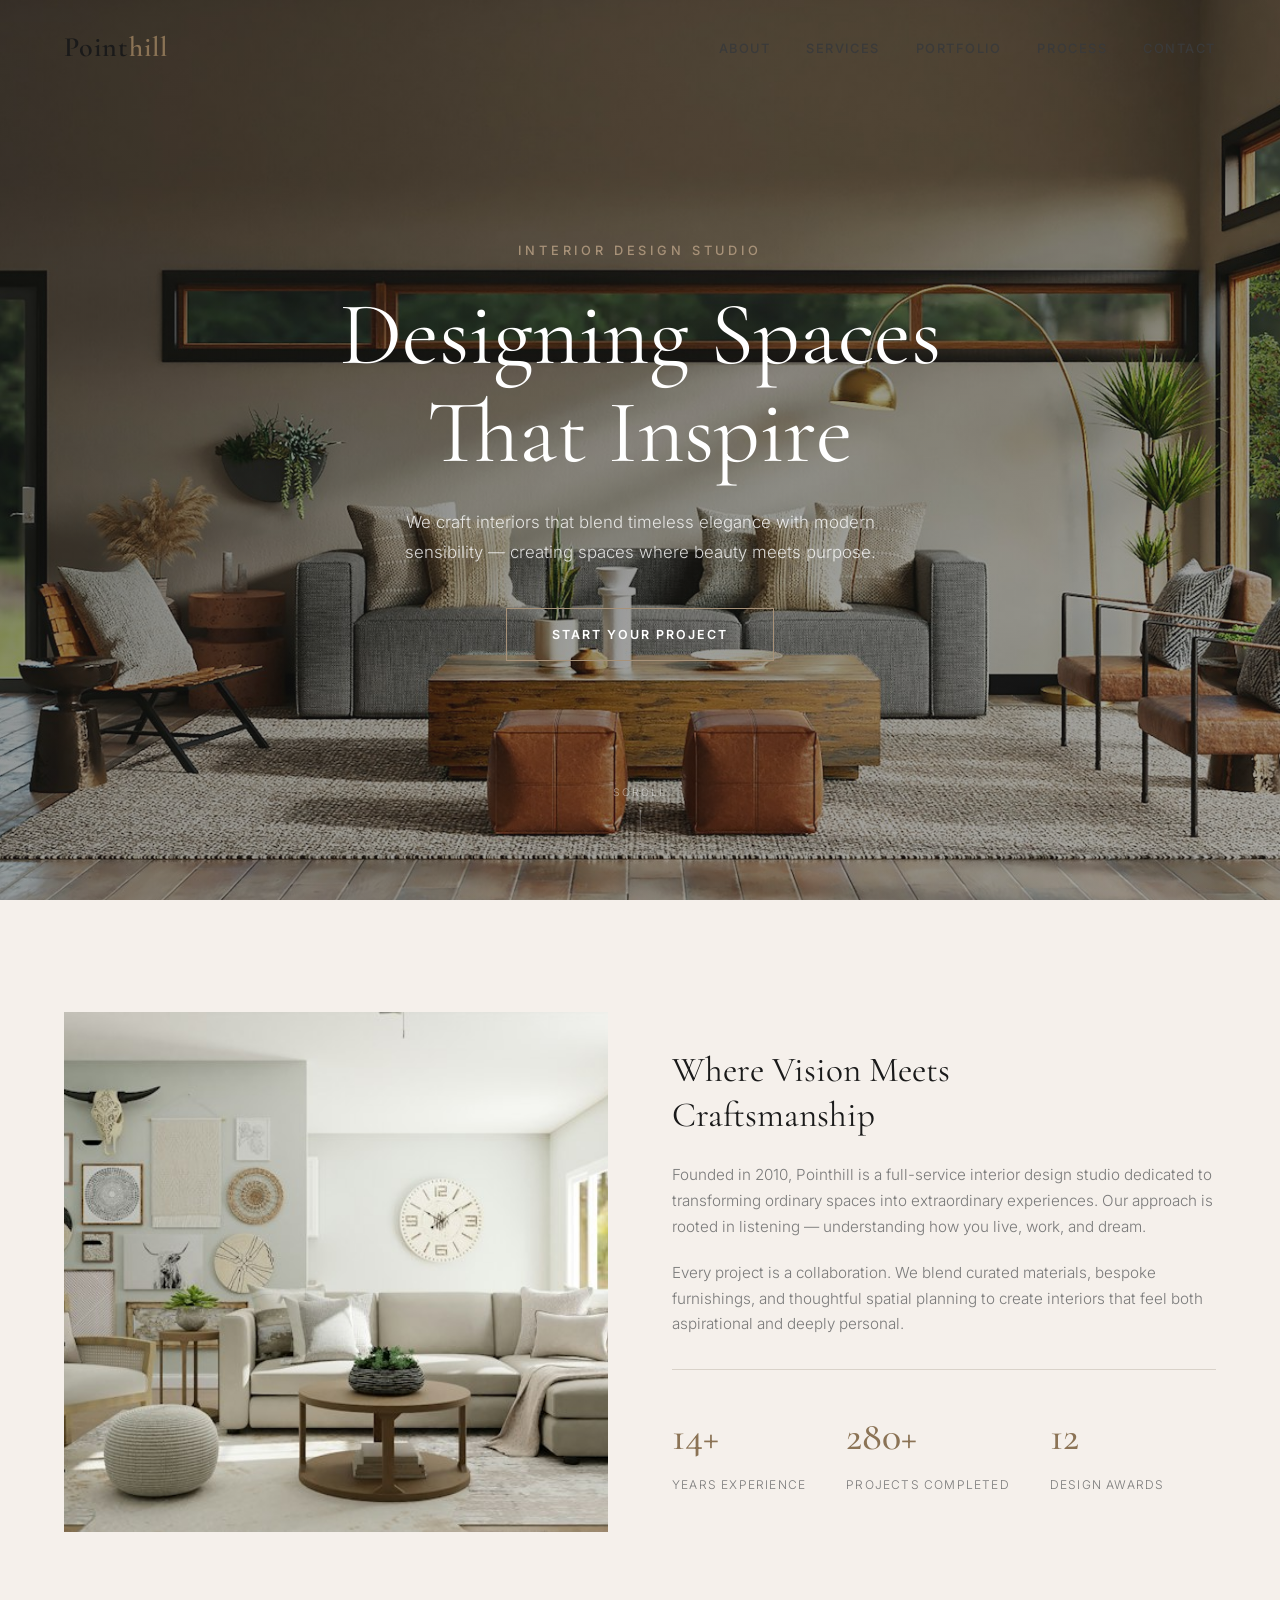
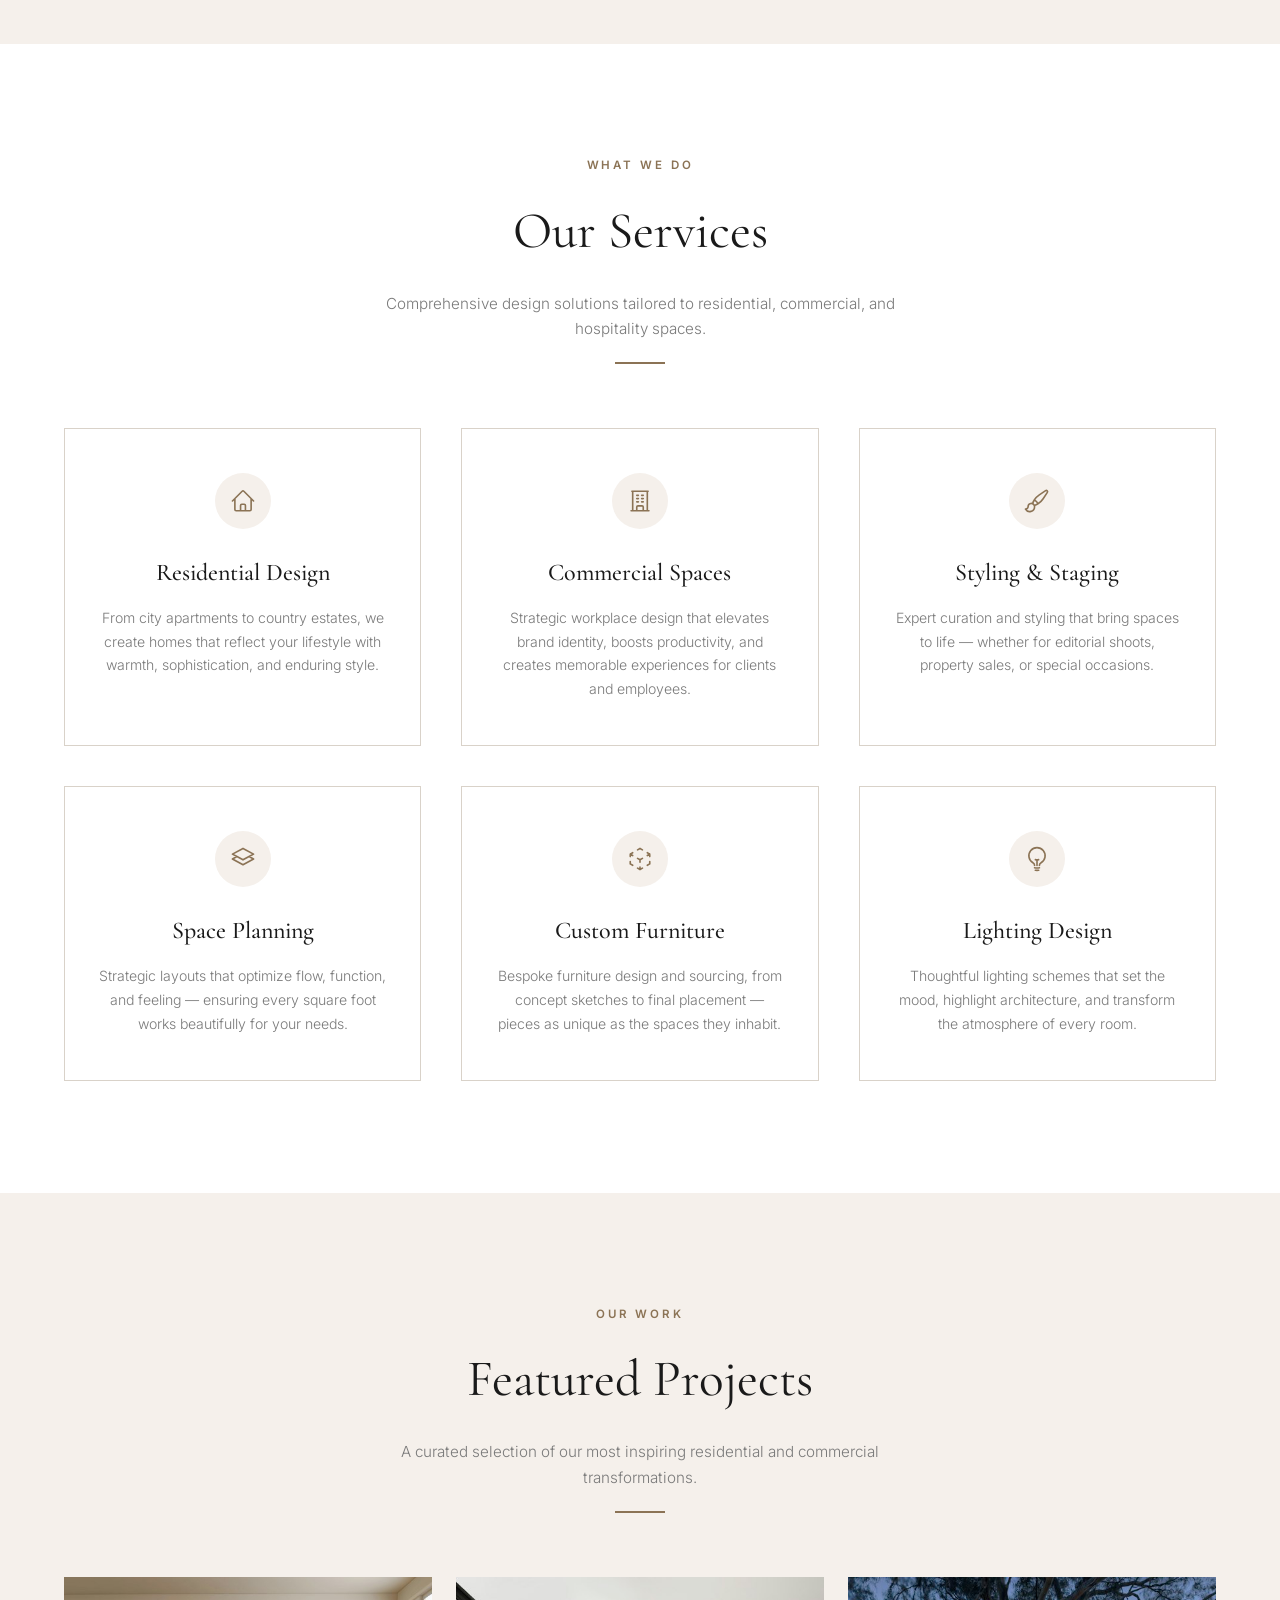
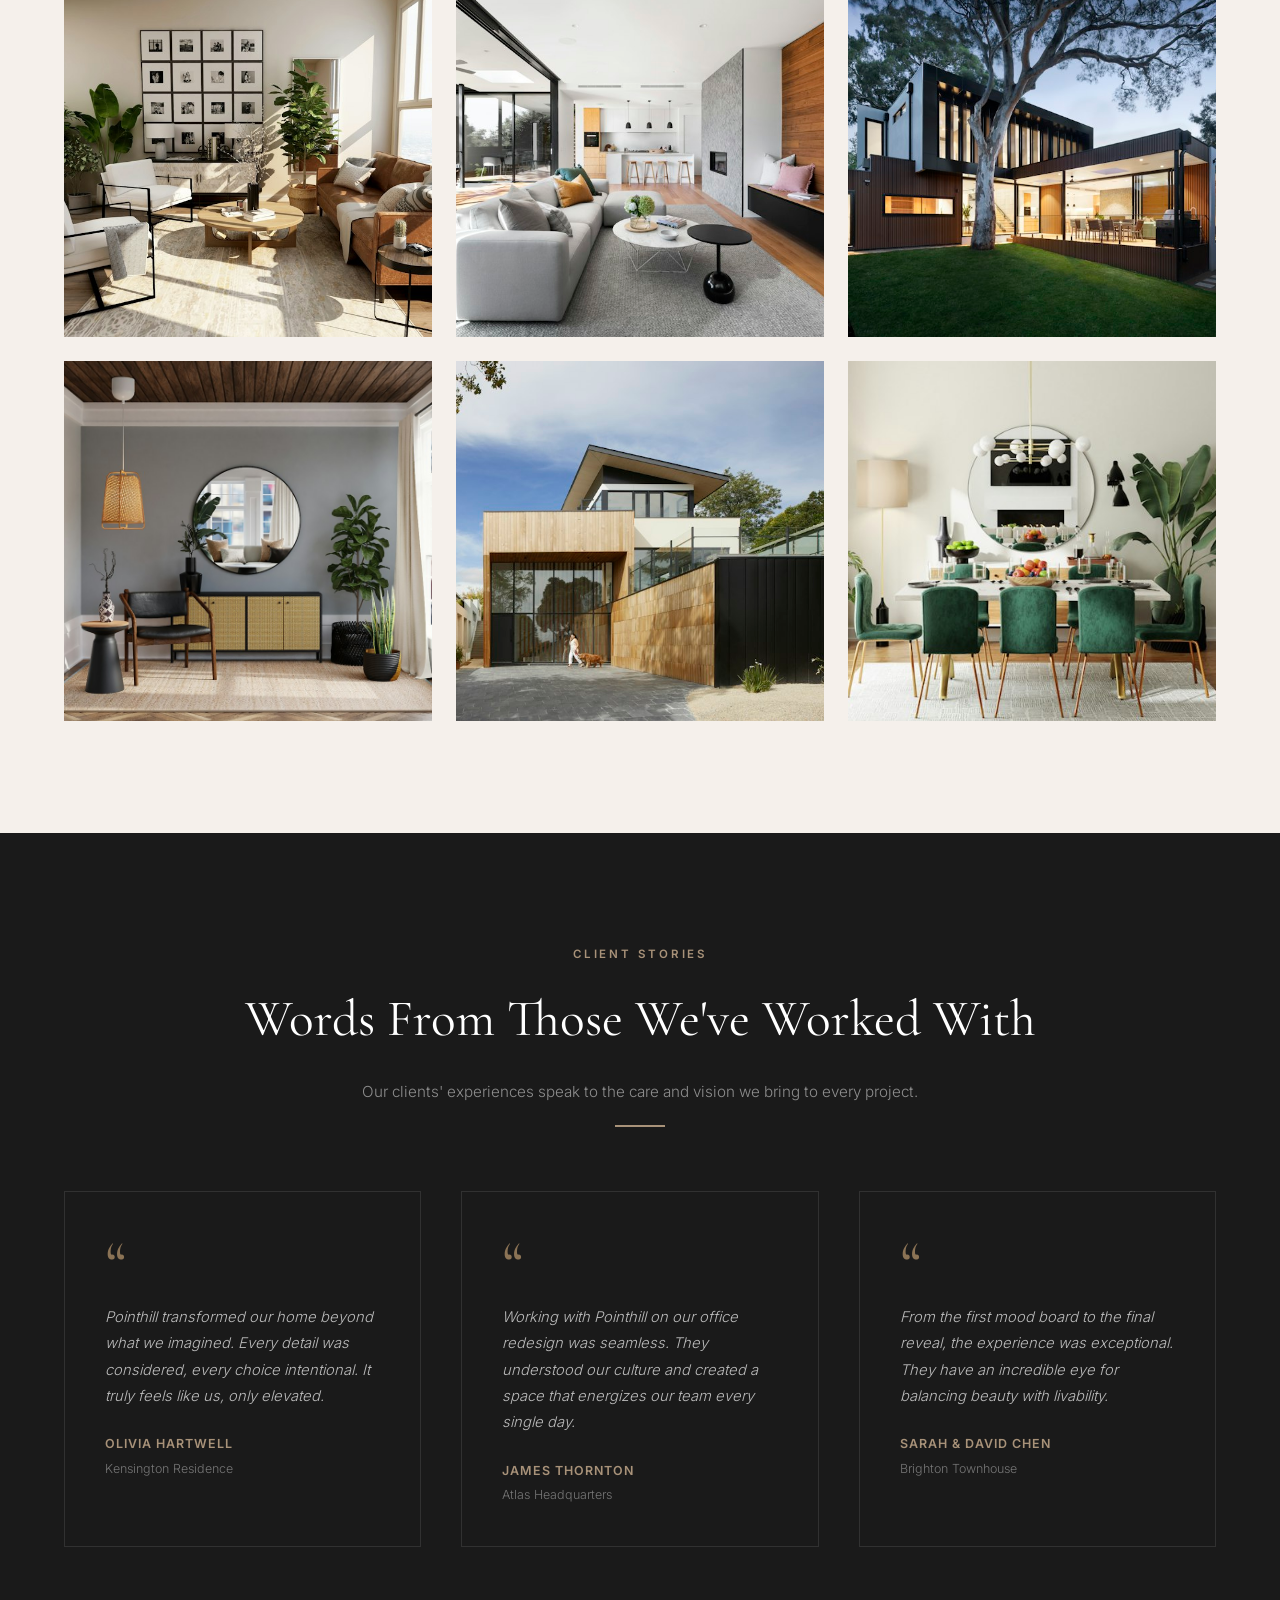
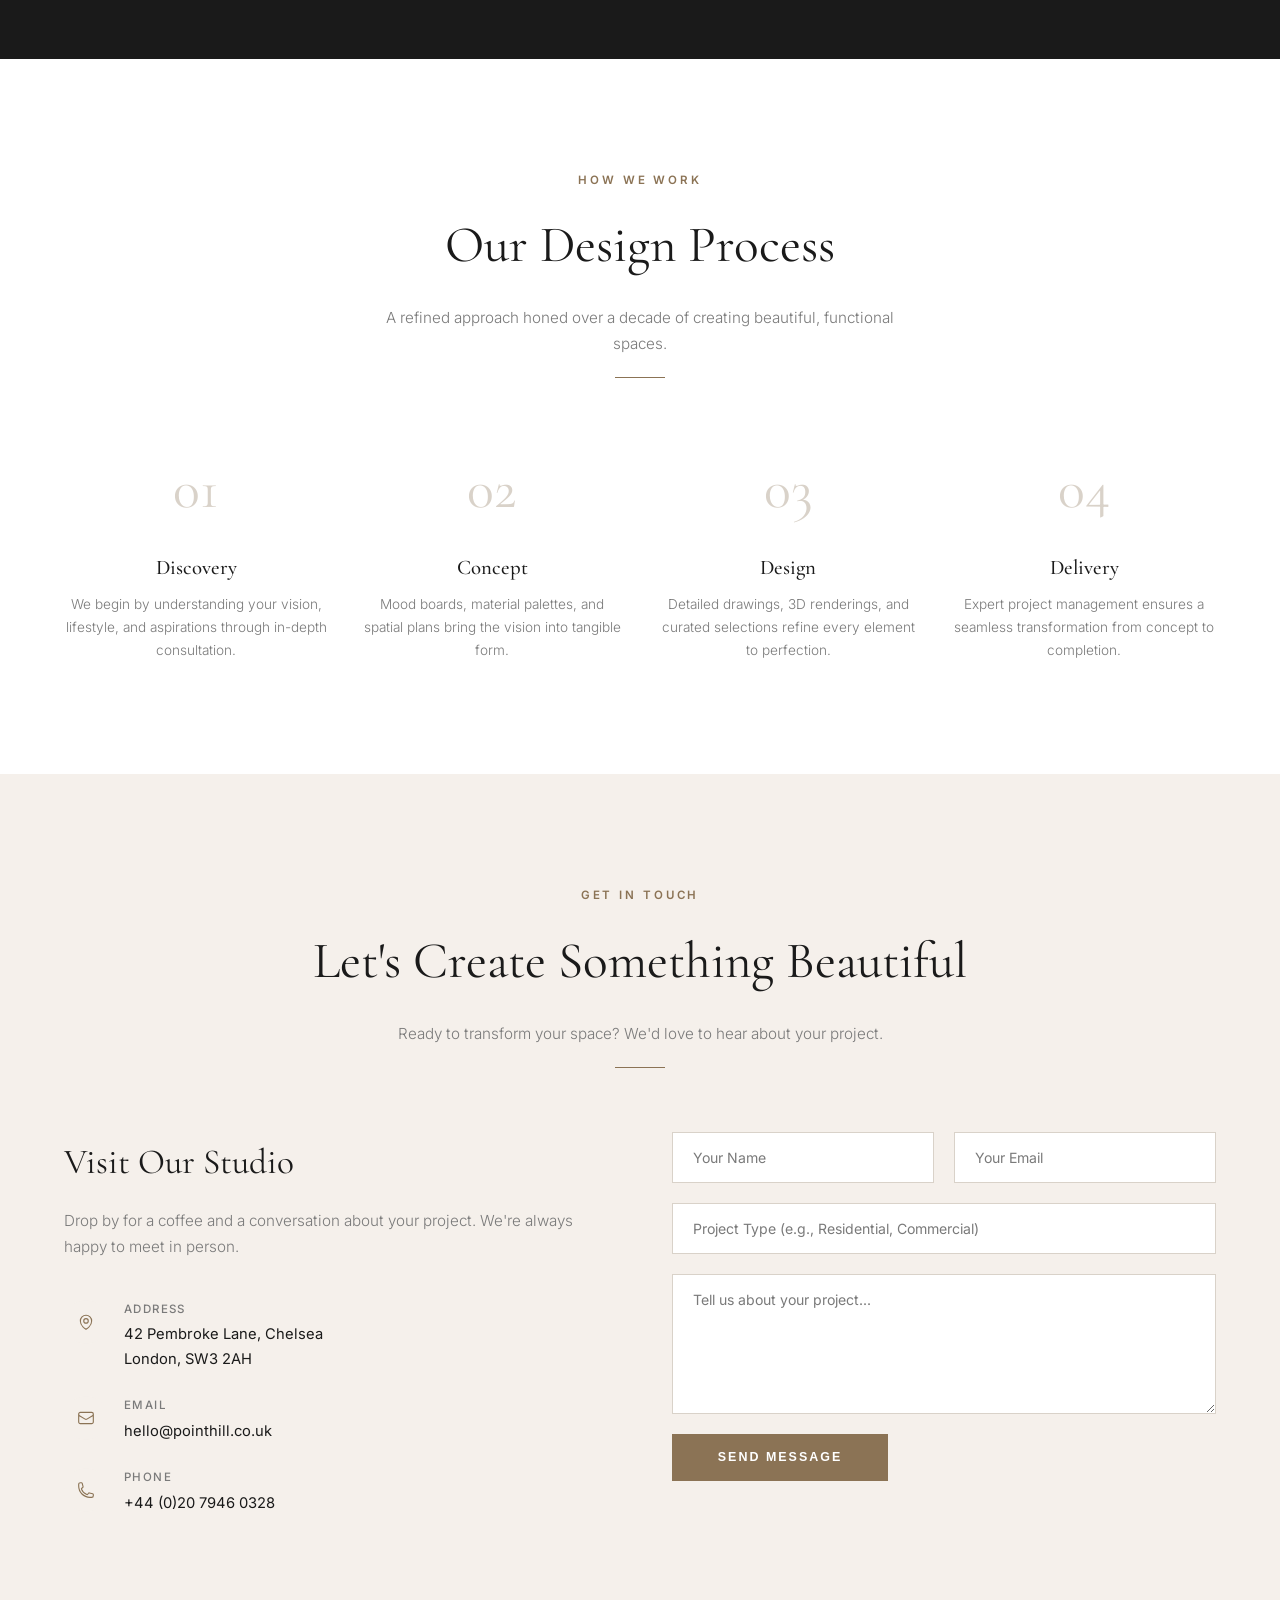
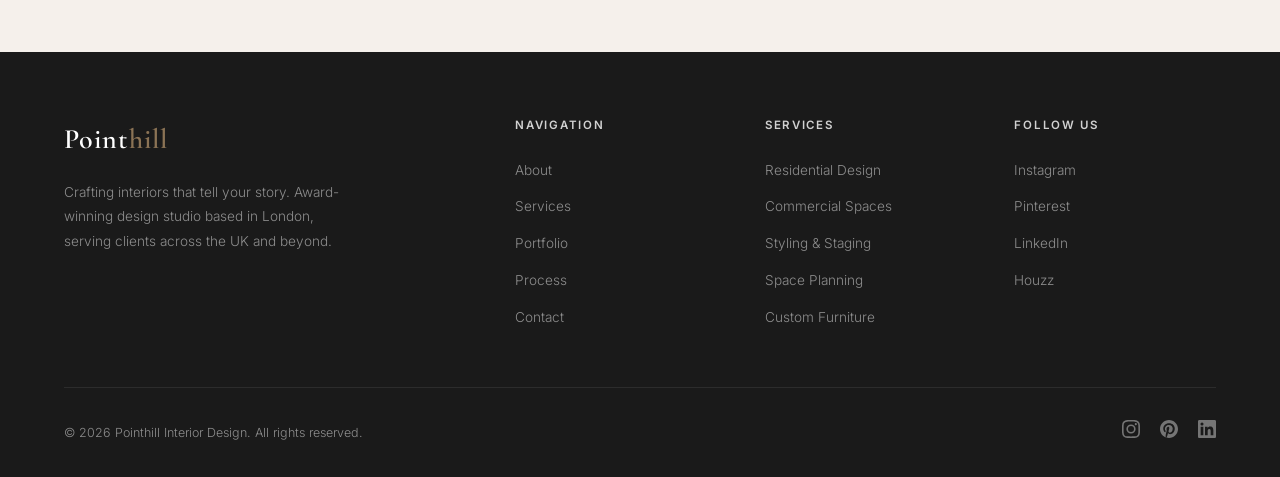
==== index.html @ 6407a17b "Add files via upload" ====
<!DOCTYPE html>
<html lang="en">
<head>
  <meta charset="UTF-8" />
  <meta name="viewport" content="width=device-width, initial-scale=1.0" />
  <title>Pointhill — Interior Design Studio</title>
  <link rel="stylesheet" href="fonts/fonts.css" />
  <style>
    /* ===== Reset & Base ===== */
    *, *::before, *::after { margin: 0; padding: 0; box-sizing: border-box; }

    :root {
      --clr-bg:       #f5f0eb;
      --clr-surface:  #ffffff;
      --clr-dark:     #1a1a1a;
      --clr-text:     #3a3a3a;
      --clr-muted:    #7a7a7a;
      --clr-accent:   #8b7355;
      --clr-accent-l: #a89279;
      --clr-line:     #d9d2c9;
      --font-display: 'Cormorant Garamond', Georgia, serif;
      --font-body:    'Inter', system-ui, sans-serif;
    }

    html { scroll-behavior: smooth; }

    body {
      font-family: var(--font-body);
      color: var(--clr-text);
      background: var(--clr-bg);
      line-height: 1.7;
      font-weight: 300;
      -webkit-font-smoothing: antialiased;
    }

    img { display: block; max-width: 100%; }
    a   { text-decoration: none; color: inherit; }

    .container { width: 90%; max-width: 1200px; margin: 0 auto; }

    /* ===== Animated reveal ===== */
    .reveal {
      opacity: 0;
      transform: translateY(40px);
      transition: opacity .8s ease, transform .8s ease;
    }
    .reveal.visible {
      opacity: 1;
      transform: translateY(0);
    }

    /* ===== Navigation ===== */
    .navbar {
      position: fixed; top: 0; left: 0; width: 100%;
      z-index: 100;
      padding: 1.5rem 0;
      transition: background .4s, padding .4s, box-shadow .4s;
    }
    .navbar.scrolled {
      background: rgba(245, 240, 235, .95);
      backdrop-filter: blur(12px);
      padding: 1rem 0;
      box-shadow: 0 1px 20px rgba(0,0,0,.06);
    }
    .navbar .container {
      display: flex; align-items: center; justify-content: space-between;
    }
    .logo {
      font-family: var(--font-display);
      font-size: 1.75rem;
      font-weight: 600;
      letter-spacing: .04em;
      color: var(--clr-dark);
    }
    .logo span { color: var(--clr-accent); }
    .nav-links { display: flex; gap: 2.25rem; list-style: none; }
    .nav-links a {
      font-size: .8rem;
      font-weight: 500;
      letter-spacing: .12em;
      text-transform: uppercase;
      color: var(--clr-text);
      position: relative;
      transition: color .3s;
    }
    .nav-links a::after {
      content: '';
      position: absolute; left: 0; bottom: -4px;
      width: 0; height: 1.5px;
      background: var(--clr-accent);
      transition: width .3s;
    }
    .nav-links a:hover { color: var(--clr-accent); }
    .nav-links a:hover::after { width: 100%; }

    /* hamburger */
    .hamburger { display: none; flex-direction: column; gap: 5px; cursor: pointer; background: none; border: none; }
    .hamburger span { display: block; width: 24px; height: 2px; background: var(--clr-dark); transition: .3s; }

    /* ===== Hero ===== */
    .hero {
      position: relative;
      min-height: 100vh;
      display: flex; align-items: center; justify-content: center;
      overflow: hidden;
      background: var(--clr-dark);
    }
    .hero-bg {
      position: absolute; inset: 0;
      background:
        linear-gradient(160deg, rgba(26,26,26,.55), rgba(26,26,26,.35)),
        url('images/hero.jpg') center/cover no-repeat;
      transform: scale(1.05);
      animation: heroZoom 20s ease-in-out infinite alternate;
    }
    @keyframes heroZoom {
      from { transform: scale(1.05); }
      to   { transform: scale(1); }
    }
    .hero-content {
      position: relative; z-index: 2;
      text-align: center; color: #fff;
      padding: 0 1rem;
    }
    .hero-content .tagline {
      font-size: .8rem;
      font-weight: 500;
      letter-spacing: .3em;
      text-transform: uppercase;
      color: var(--clr-accent-l);
      margin-bottom: 1.5rem;
    }
    .hero-content h1 {
      font-family: var(--font-display);
      font-size: clamp(3rem, 7vw, 6rem);
      font-weight: 400;
      line-height: 1.1;
      margin-bottom: 1.5rem;
    }
    .hero-content p {
      max-width: 520px;
      margin: 0 auto 2.5rem;
      font-size: 1.05rem;
      font-weight: 300;
      line-height: 1.8;
      color: rgba(255,255,255,.8);
    }
    .btn {
      display: inline-block;
      padding: .95rem 2.8rem;
      font-size: .78rem;
      font-weight: 600;
      letter-spacing: .16em;
      text-transform: uppercase;
      border: 1.5px solid var(--clr-accent-l);
      color: #fff;
      background: transparent;
      cursor: pointer;
      transition: background .3s, color .3s;
    }
    .btn:hover {
      background: var(--clr-accent);
      border-color: var(--clr-accent);
      color: #fff;
    }
    .btn--filled {
      background: var(--clr-accent);
      border-color: var(--clr-accent);
    }
    .btn--filled:hover {
      background: var(--clr-accent-l);
      border-color: var(--clr-accent-l);
    }
    .btn--dark {
      color: var(--clr-dark);
      border-color: var(--clr-dark);
    }
    .btn--dark:hover {
      background: var(--clr-dark);
      color: #fff;
    }

    .scroll-hint {
      position: absolute; bottom: 2.5rem; left: 50%; transform: translateX(-50%);
      z-index: 2;
      display: flex; flex-direction: column; align-items: center; gap: .5rem;
      color: rgba(255,255,255,.5);
      font-size: .65rem;
      letter-spacing: .2em;
      text-transform: uppercase;
    }
    .scroll-hint .line {
      width: 1px; height: 50px;
      background: linear-gradient(to bottom, rgba(255,255,255,.4), transparent);
      animation: scrollPulse 2s ease-in-out infinite;
    }
    @keyframes scrollPulse {
      0%, 100% { opacity: .4; }
      50%      { opacity: 1; }
    }

    /* ===== Section Headings ===== */
    .section { padding: 7rem 0; }
    .section-header {
      text-align: center;
      margin-bottom: 4rem;
    }
    .section-header .overline {
      font-size: .72rem;
      font-weight: 600;
      letter-spacing: .25em;
      text-transform: uppercase;
      color: var(--clr-accent);
      margin-bottom: .75rem;
    }
    .section-header h2 {
      font-family: var(--font-display);
      font-size: clamp(2rem, 4vw, 3.2rem);
      font-weight: 400;
      color: var(--clr-dark);
      margin-bottom: 1rem;
    }
    .section-header p {
      max-width: 560px;
      margin: 0 auto;
      color: var(--clr-muted);
      font-size: .95rem;
    }
    .divider {
      width: 50px; height: 1.5px;
      background: var(--clr-accent);
      margin: 1.25rem auto 0;
    }

    /* ===== About ===== */
    .about-grid {
      display: grid;
      grid-template-columns: 1fr 1fr;
      gap: 4rem;
      align-items: center;
    }
    .about-img {
      position: relative;
      overflow: hidden;
    }
    .about-img img {
      width: 100%;
      height: 520px;
      object-fit: cover;
    }
    .about-img::after {
      content: '';
      position: absolute;
      top: 20px; left: 20px;
      width: 100%; height: 100%;
      border: 1.5px solid var(--clr-accent);
      z-index: -1;
    }
    .about-text h3 {
      font-family: var(--font-display);
      font-size: 2.2rem;
      font-weight: 400;
      color: var(--clr-dark);
      margin-bottom: 1.5rem;
      line-height: 1.3;
    }
    .about-text p {
      color: var(--clr-muted);
      margin-bottom: 1.25rem;
      font-size: .95rem;
    }
    .about-stats {
      display: flex; gap: 2.5rem; margin-top: 2rem;
      padding-top: 2rem;
      border-top: 1px solid var(--clr-line);
    }
    .stat h4 {
      font-family: var(--font-display);
      font-size: 2.5rem;
      font-weight: 500;
      color: var(--clr-accent);
    }
    .stat span {
      font-size: .75rem;
      letter-spacing: .1em;
      text-transform: uppercase;
      color: var(--clr-muted);
    }

    /* ===== Services ===== */
    .services { background: var(--clr-surface); }
    .services-grid {
      display: grid;
      grid-template-columns: repeat(3, 1fr);
      gap: 2.5rem;
    }
    .service-card {
      padding: 2.75rem 2rem;
      border: 1px solid var(--clr-line);
      text-align: center;
      transition: transform .3s, box-shadow .3s;
    }
    .service-card:hover {
      transform: translateY(-6px);
      box-shadow: 0 20px 50px rgba(0,0,0,.06);
    }
    .service-icon {
      width: 56px; height: 56px;
      margin: 0 auto 1.5rem;
      display: flex; align-items: center; justify-content: center;
      border-radius: 50%;
      background: var(--clr-bg);
      color: var(--clr-accent);
    }
    .service-icon svg { width: 26px; height: 26px; }
    .service-card h3 {
      font-family: var(--font-display);
      font-size: 1.5rem;
      font-weight: 500;
      color: var(--clr-dark);
      margin-bottom: .75rem;
    }
    .service-card p {
      font-size: .88rem;
      color: var(--clr-muted);
    }

    /* ===== Portfolio ===== */
    .portfolio-grid {
      display: grid;
      grid-template-columns: repeat(3, 1fr);
      gap: 1.5rem;
    }
    .portfolio-item {
      position: relative;
      overflow: hidden;
      cursor: pointer;
    }
    .portfolio-item img {
      width: 100%; height: 360px;
      object-fit: cover;
      transition: transform .6s;
    }
    .portfolio-item:hover img { transform: scale(1.08); }
    .portfolio-overlay {
      position: absolute; inset: 0;
      background: rgba(26,26,26,.6);
      display: flex; flex-direction: column;
      align-items: center; justify-content: center;
      opacity: 0;
      transition: opacity .4s;
    }
    .portfolio-item:hover .portfolio-overlay { opacity: 1; }
    .portfolio-overlay h4 {
      font-family: var(--font-display);
      font-size: 1.6rem;
      color: #fff;
      margin-bottom: .25rem;
    }
    .portfolio-overlay span {
      font-size: .72rem;
      letter-spacing: .15em;
      text-transform: uppercase;
      color: var(--clr-accent-l);
    }

    /* ===== Testimonials ===== */
    .testimonials { background: var(--clr-dark); color: #fff; }
    .testimonials .section-header .overline { color: var(--clr-accent-l); }
    .testimonials .section-header h2 { color: #fff; }
    .testimonials .section-header p { color: rgba(255,255,255,.5); }
    .testimonials .divider { background: var(--clr-accent-l); }
    .testimonials-grid {
      display: grid;
      grid-template-columns: repeat(3, 1fr);
      gap: 2.5rem;
    }
    .testimonial {
      padding: 2.5rem;
      border: 1px solid rgba(255,255,255,.1);
      position: relative;
    }
    .testimonial .quote-mark {
      font-family: var(--font-display);
      font-size: 4rem;
      color: var(--clr-accent);
      line-height: 1;
      margin-bottom: .5rem;
    }
    .testimonial p {
      font-size: .92rem;
      line-height: 1.8;
      color: rgba(255,255,255,.7);
      margin-bottom: 1.5rem;
      font-style: italic;
    }
    .testimonial .author {
      font-size: .78rem;
      font-weight: 600;
      letter-spacing: .08em;
      text-transform: uppercase;
      color: var(--clr-accent-l);
    }
    .testimonial .author span {
      display: block;
      font-weight: 300;
      text-transform: none;
      letter-spacing: 0;
      color: rgba(255,255,255,.4);
      margin-top: .2rem;
    }

    /* ===== Process ===== */
    .process { background: var(--clr-surface); }
    .process-steps {
      display: grid;
      grid-template-columns: repeat(4, 1fr);
      gap: 2rem;
      text-align: center;
    }
    .step-num {
      font-family: var(--font-display);
      font-size: 3.5rem;
      font-weight: 300;
      color: var(--clr-line);
      margin-bottom: .75rem;
    }
    .step h4 {
      font-family: var(--font-display);
      font-size: 1.3rem;
      font-weight: 500;
      color: var(--clr-dark);
      margin-bottom: .5rem;
    }
    .step p {
      font-size: .85rem;
      color: var(--clr-muted);
    }

    /* ===== Contact ===== */
    .contact-wrapper {
      display: grid;
      grid-template-columns: 1fr 1fr;
      gap: 4rem;
    }
    .contact-info h3 {
      font-family: var(--font-display);
      font-size: 2.2rem;
      font-weight: 400;
      color: var(--clr-dark);
      margin-bottom: 1rem;
    }
    .contact-info > p {
      color: var(--clr-muted);
      font-size: .95rem;
      margin-bottom: 2.5rem;
    }
    .info-item {
      display: flex; gap: 1rem; align-items: flex-start;
      margin-bottom: 1.5rem;
    }
    .info-item .icon {
      flex-shrink: 0;
      width: 44px; height: 44px;
      border-radius: 50%;
      background: var(--clr-bg);
      display: flex; align-items: center; justify-content: center;
      color: var(--clr-accent);
    }
    .info-item .icon svg { width: 18px; height: 18px; }
    .info-item h5 {
      font-size: .72rem;
      letter-spacing: .12em;
      text-transform: uppercase;
      color: var(--clr-muted);
      margin-bottom: .2rem;
      font-weight: 500;
    }
    .info-item p {
      color: var(--clr-dark);
      font-size: .92rem;
      font-weight: 400;
    }

    .contact-form {
      display: flex; flex-direction: column; gap: 1.25rem;
    }
    .form-row {
      display: grid; grid-template-columns: 1fr 1fr; gap: 1.25rem;
    }
    .contact-form input,
    .contact-form textarea {
      width: 100%;
      padding: 1rem 1.25rem;
      font-family: var(--font-body);
      font-size: .88rem;
      border: 1px solid var(--clr-line);
      background: var(--clr-surface);
      color: var(--clr-dark);
      outline: none;
      transition: border-color .3s;
    }
    .contact-form input::placeholder,
    .contact-form textarea::placeholder {
      color: var(--clr-muted);
    }
    .contact-form input:focus,
    .contact-form textarea:focus {
      border-color: var(--clr-accent);
    }
    .contact-form textarea { resize: vertical; min-height: 140px; }
    .contact-form .btn { align-self: flex-start; }

    /* ===== Footer ===== */
    .footer {
      background: var(--clr-dark);
      color: rgba(255,255,255,.5);
      padding: 4rem 0 2rem;
    }
    .footer-grid {
      display: grid;
      grid-template-columns: 2fr 1fr 1fr 1fr;
      gap: 3rem;
      margin-bottom: 3rem;
    }
    .footer-brand .logo { color: #fff; margin-bottom: 1rem; display: inline-block; }
    .footer-brand p { font-size: .85rem; line-height: 1.8; max-width: 300px; }
    .footer h5 {
      font-size: .72rem;
      font-weight: 600;
      letter-spacing: .15em;
      text-transform: uppercase;
      color: rgba(255,255,255,.8);
      margin-bottom: 1.25rem;
    }
    .footer ul { list-style: none; }
    .footer ul li { margin-bottom: .6rem; }
    .footer ul a {
      font-size: .85rem;
      color: rgba(255,255,255,.5);
      transition: color .3s;
    }
    .footer ul a:hover { color: var(--clr-accent-l); }
    .footer-bottom {
      border-top: 1px solid rgba(255,255,255,.08);
      padding-top: 2rem;
      display: flex; justify-content: space-between; align-items: center;
      font-size: .78rem;
    }
    .social-links { display: flex; gap: 1.25rem; }
    .social-links a {
      color: rgba(255,255,255,.4);
      transition: color .3s;
    }
    .social-links a:hover { color: var(--clr-accent-l); }
    .social-links svg { width: 18px; height: 18px; }

    /* ===== Responsive ===== */
    @media (max-width: 1024px) {
      .services-grid, .testimonials-grid { grid-template-columns: repeat(2, 1fr); }
      .process-steps { grid-template-columns: repeat(2, 1fr); gap: 2.5rem; }
      .footer-grid { grid-template-columns: 1fr 1fr; }
    }

    @media (max-width: 768px) {
      .nav-links { display: none; }
      .hamburger { display: flex; }
      .nav-links.active {
        display: flex;
        flex-direction: column;
        position: absolute;
        top: 100%; left: 0; width: 100%;
        background: rgba(245,240,235,.98);
        backdrop-filter: blur(12px);
        padding: 2rem;
        gap: 1.5rem;
        box-shadow: 0 10px 30px rgba(0,0,0,.1);
      }
      .about-grid { grid-template-columns: 1fr; gap: 2.5rem; }
      .about-img img { height: 380px; }
      .services-grid, .portfolio-grid, .testimonials-grid {
        grid-template-columns: 1fr;
      }
      .portfolio-item img { height: 280px; }
      .process-steps { grid-template-columns: 1fr; }
      .contact-wrapper { grid-template-columns: 1fr; gap: 3rem; }
      .form-row { grid-template-columns: 1fr; }
      .footer-grid { grid-template-columns: 1fr; gap: 2rem; }
      .footer-bottom { flex-direction: column; gap: 1rem; text-align: center; }
      .section { padding: 5rem 0; }
    }
  </style>
</head>
<body>

  <!-- Navigation -->
  <nav class="navbar" id="navbar">
    <div class="container">
      <a href="#" class="logo">Point<span>hill</span></a>
      <ul class="nav-links" id="navLinks">
        <li><a href="#about">About</a></li>
        <li><a href="#services">Services</a></li>
        <li><a href="#portfolio">Portfolio</a></li>
        <li><a href="#process">Process</a></li>
        <li><a href="#contact">Contact</a></li>
      </ul>
      <button class="hamburger" id="hamburger" aria-label="Toggle menu">
        <span></span><span></span><span></span>
      </button>
    </div>
  </nav>

  <!-- Hero -->
  <section class="hero" id="hero">
    <div class="hero-bg"></div>
    <div class="hero-content">
      <p class="tagline">Interior Design Studio</p>
      <h1>Designing Spaces<br/>That Inspire</h1>
      <p>We craft interiors that blend timeless elegance with modern sensibility — creating spaces where beauty meets purpose.</p>
      <a href="#contact" class="btn">Start Your Project</a>
    </div>
    <div class="scroll-hint">
      <span>Scroll</span>
      <div class="line"></div>
    </div>
  </section>

  <!-- About -->
  <section class="section" id="about">
    <div class="container">
      <div class="about-grid">
        <div class="about-img reveal">
          <img src="images/about.jpg" alt="Modern interior with natural light" />
        </div>
        <div class="about-text reveal">
          <h3>Where Vision Meets<br/>Craftsmanship</h3>
          <p>Founded in 2010, Pointhill is a full-service interior design studio dedicated to transforming ordinary spaces into extraordinary experiences. Our approach is rooted in listening — understanding how you live, work, and dream.</p>
          <p>Every project is a collaboration. We blend curated materials, bespoke furnishings, and thoughtful spatial planning to create interiors that feel both aspirational and deeply personal.</p>
          <div class="about-stats">
            <div class="stat">
              <h4>14+</h4>
              <span>Years Experience</span>
            </div>
            <div class="stat">
              <h4>280+</h4>
              <span>Projects Completed</span>
            </div>
            <div class="stat">
              <h4>12</h4>
              <span>Design Awards</span>
            </div>
          </div>
        </div>
      </div>
    </div>
  </section>

  <!-- Services -->
  <section class="section services" id="services">
    <div class="container">
      <div class="section-header reveal">
        <p class="overline">What We Do</p>
        <h2>Our Services</h2>
        <p>Comprehensive design solutions tailored to residential, commercial, and hospitality spaces.</p>
        <div class="divider"></div>
      </div>
      <div class="services-grid">
        <div class="service-card reveal">
          <div class="service-icon">
            <svg xmlns="http://www.w3.org/2000/svg" fill="none" viewBox="0 0 24 24" stroke="currentColor" stroke-width="1.5">
              <path stroke-linecap="round" stroke-linejoin="round" d="M2.25 12l8.954-8.955a1.126 1.126 0 011.591 0L21.75 12M4.5 9.75v10.125c0 .621.504 1.125 1.125 1.125H9.75v-4.875c0-.621.504-1.125 1.125-1.125h2.25c.621 0 1.125.504 1.125 1.125V21h4.125c.621 0 1.125-.504 1.125-1.125V9.75M8.25 21h8.25" />
            </svg>
          </div>
          <h3>Residential Design</h3>
          <p>From city apartments to country estates, we create homes that reflect your lifestyle with warmth, sophistication, and enduring style.</p>
        </div>
        <div class="service-card reveal">
          <div class="service-icon">
            <svg xmlns="http://www.w3.org/2000/svg" fill="none" viewBox="0 0 24 24" stroke="currentColor" stroke-width="1.5">
              <path stroke-linecap="round" stroke-linejoin="round" d="M3.75 21h16.5M4.5 3h15M5.25 3v18m13.5-18v18M9 6.75h1.5m-1.5 3h1.5m-1.5 3h1.5m3-6H15m-1.5 3H15m-1.5 3H15M9 21v-3.375c0-.621.504-1.125 1.125-1.125h3.75c.621 0 1.125.504 1.125 1.125V21" />
            </svg>
          </div>
          <h3>Commercial Spaces</h3>
          <p>Strategic workplace design that elevates brand identity, boosts productivity, and creates memorable experiences for clients and employees.</p>
        </div>
        <div class="service-card reveal">
          <div class="service-icon">
            <svg xmlns="http://www.w3.org/2000/svg" fill="none" viewBox="0 0 24 24" stroke="currentColor" stroke-width="1.5">
              <path stroke-linecap="round" stroke-linejoin="round" d="M9.53 16.122a3 3 0 00-5.78 1.128 2.25 2.25 0 01-2.4 2.245 4.5 4.5 0 008.4-2.245c0-.399-.078-.78-.22-1.128zm0 0a15.998 15.998 0 003.388-1.62m-5.043-.025a15.994 15.994 0 011.622-3.395m3.42 3.42a15.995 15.995 0 004.764-4.648l3.876-5.814a1.151 1.151 0 00-1.597-1.597L14.146 6.32a15.996 15.996 0 00-4.649 4.763m3.42 3.42a6.776 6.776 0 00-3.42-3.42" />
            </svg>
          </div>
          <h3>Styling & Staging</h3>
          <p>Expert curation and styling that bring spaces to life — whether for editorial shoots, property sales, or special occasions.</p>
        </div>
        <div class="service-card reveal">
          <div class="service-icon">
            <svg xmlns="http://www.w3.org/2000/svg" fill="none" viewBox="0 0 24 24" stroke="currentColor" stroke-width="1.5">
              <path stroke-linecap="round" stroke-linejoin="round" d="M6.429 9.75L2.25 12l4.179 2.25m0-4.5l5.571 3 5.571-3m-11.142 0L2.25 7.5 12 2.25l9.75 5.25-4.179 2.25m0 0L12 12.75 6.429 9.75m11.142 0l4.179 2.25-9.75 5.25-9.75-5.25 4.179-2.25" />
            </svg>
          </div>
          <h3>Space Planning</h3>
          <p>Strategic layouts that optimize flow, function, and feeling — ensuring every square foot works beautifully for your needs.</p>
        </div>
        <div class="service-card reveal">
          <div class="service-icon">
            <svg xmlns="http://www.w3.org/2000/svg" fill="none" viewBox="0 0 24 24" stroke="currentColor" stroke-width="1.5">
              <path stroke-linecap="round" stroke-linejoin="round" d="M21 7.5l-2.25-1.313M21 7.5v2.25m0-2.25l-2.25 1.313M3 7.5l2.25-1.313M3 7.5l2.25 1.313M3 7.5v2.25m9 3l2.25-1.313M12 12.75l-2.25-1.313M12 12.75V15m0 6.75l2.25-1.313M12 21.75V19.5m0 2.25l-2.25-1.313m0-16.875L12 2.25l2.25 1.313M21 14.25v2.25l-2.25 1.313m-13.5 0L3 16.5v-2.25" />
            </svg>
          </div>
          <h3>Custom Furniture</h3>
          <p>Bespoke furniture design and sourcing, from concept sketches to final placement — pieces as unique as the spaces they inhabit.</p>
        </div>
        <div class="service-card reveal">
          <div class="service-icon">
            <svg xmlns="http://www.w3.org/2000/svg" fill="none" viewBox="0 0 24 24" stroke="currentColor" stroke-width="1.5">
              <path stroke-linecap="round" stroke-linejoin="round" d="M12 18v-5.25m0 0a6.01 6.01 0 001.5-.189m-1.5.189a6.01 6.01 0 01-1.5-.189m3.75 7.478a12.06 12.06 0 01-4.5 0m3.75 2.383a14.406 14.406 0 01-3 0M14.25 18v-.192c0-.983.658-1.823 1.508-2.316a7.5 7.5 0 10-7.517 0c.85.493 1.509 1.333 1.509 2.316V18" />
            </svg>
          </div>
          <h3>Lighting Design</h3>
          <p>Thoughtful lighting schemes that set the mood, highlight architecture, and transform the atmosphere of every room.</p>
        </div>
      </div>
    </div>
  </section>

  <!-- Portfolio -->
  <section class="section" id="portfolio">
    <div class="container">
      <div class="section-header reveal">
        <p class="overline">Our Work</p>
        <h2>Featured Projects</h2>
        <p>A curated selection of our most inspiring residential and commercial transformations.</p>
        <div class="divider"></div>
      </div>
      <div class="portfolio-grid">
        <div class="portfolio-item reveal">
          <img src="images/portfolio-1.jpg" alt="Modern living room" />
          <div class="portfolio-overlay">
            <h4>Kensington Residence</h4>
            <span>Residential</span>
          </div>
        </div>
        <div class="portfolio-item reveal">
          <img src="images/portfolio-2.jpg" alt="Luxury apartment" />
          <div class="portfolio-overlay">
            <h4>The Mayfair Suite</h4>
            <span>Hospitality</span>
          </div>
        </div>
        <div class="portfolio-item reveal">
          <img src="images/portfolio-3.jpg" alt="Open plan kitchen" />
          <div class="portfolio-overlay">
            <h4>Elm Street Loft</h4>
            <span>Residential</span>
          </div>
        </div>
        <div class="portfolio-item reveal">
          <img src="images/portfolio-4.jpg" alt="Minimalist bedroom" />
          <div class="portfolio-overlay">
            <h4>Serenity Spa</h4>
            <span>Commercial</span>
          </div>
        </div>
        <div class="portfolio-item reveal">
          <img src="images/portfolio-5.jpg" alt="Modern office" />
          <div class="portfolio-overlay">
            <h4>Brighton Townhouse</h4>
            <span>Residential</span>
          </div>
        </div>
        <div class="portfolio-item reveal">
          <img src="images/portfolio-6.jpg" alt="Elegant dining room" />
          <div class="portfolio-overlay">
            <h4>Atlas Headquarters</h4>
            <span>Commercial</span>
          </div>
        </div>
      </div>
    </div>
  </section>

  <!-- Testimonials -->
  <section class="section testimonials" id="testimonials">
    <div class="container">
      <div class="section-header reveal">
        <p class="overline">Client Stories</p>
        <h2>Words From Those We've Worked With</h2>
        <p>Our clients' experiences speak to the care and vision we bring to every project.</p>
        <div class="divider"></div>
      </div>
      <div class="testimonials-grid">
        <div class="testimonial reveal">
          <div class="quote-mark">&ldquo;</div>
          <p>Pointhill transformed our home beyond what we imagined. Every detail was considered, every choice intentional. It truly feels like us, only elevated.</p>
          <div class="author">
            Olivia Hartwell
            <span>Kensington Residence</span>
          </div>
        </div>
        <div class="testimonial reveal">
          <div class="quote-mark">&ldquo;</div>
          <p>Working with Pointhill on our office redesign was seamless. They understood our culture and created a space that energizes our team every single day.</p>
          <div class="author">
            James Thornton
            <span>Atlas Headquarters</span>
          </div>
        </div>
        <div class="testimonial reveal">
          <div class="quote-mark">&ldquo;</div>
          <p>From the first mood board to the final reveal, the experience was exceptional. They have an incredible eye for balancing beauty with livability.</p>
          <div class="author">
            Sarah & David Chen
            <span>Brighton Townhouse</span>
          </div>
        </div>
      </div>
    </div>
  </section>

  <!-- Process -->
  <section class="section process" id="process">
    <div class="container">
      <div class="section-header reveal">
        <p class="overline">How We Work</p>
        <h2>Our Design Process</h2>
        <p>A refined approach honed over a decade of creating beautiful, functional spaces.</p>
        <div class="divider"></div>
      </div>
      <div class="process-steps">
        <div class="step reveal">
          <div class="step-num">01</div>
          <h4>Discovery</h4>
          <p>We begin by understanding your vision, lifestyle, and aspirations through in-depth consultation.</p>
        </div>
        <div class="step reveal">
          <div class="step-num">02</div>
          <h4>Concept</h4>
          <p>Mood boards, material palettes, and spatial plans bring the vision into tangible form.</p>
        </div>
        <div class="step reveal">
          <div class="step-num">03</div>
          <h4>Design</h4>
          <p>Detailed drawings, 3D renderings, and curated selections refine every element to perfection.</p>
        </div>
        <div class="step reveal">
          <div class="step-num">04</div>
          <h4>Delivery</h4>
          <p>Expert project management ensures a seamless transformation from concept to completion.</p>
        </div>
      </div>
    </div>
  </section>

  <!-- Contact -->
  <section class="section" id="contact">
    <div class="container">
      <div class="section-header reveal">
        <p class="overline">Get In Touch</p>
        <h2>Let's Create Something Beautiful</h2>
        <p>Ready to transform your space? We'd love to hear about your project.</p>
        <div class="divider"></div>
      </div>
      <div class="contact-wrapper">
        <div class="contact-info reveal">
          <h3>Visit Our Studio</h3>
          <p>Drop by for a coffee and a conversation about your project. We're always happy to meet in person.</p>
          <div class="info-item">
            <div class="icon">
              <svg xmlns="http://www.w3.org/2000/svg" fill="none" viewBox="0 0 24 24" stroke="currentColor" stroke-width="1.5">
                <path stroke-linecap="round" stroke-linejoin="round" d="M15 10.5a3 3 0 11-6 0 3 3 0 016 0z" />
                <path stroke-linecap="round" stroke-linejoin="round" d="M19.5 10.5c0 7.142-7.5 11.25-7.5 11.25S4.5 17.642 4.5 10.5a7.5 7.5 0 1115 0z" />
              </svg>
            </div>
            <div>
              <h5>Address</h5>
              <p>42 Pembroke Lane, Chelsea<br/>London, SW3 2AH</p>
            </div>
          </div>
          <div class="info-item">
            <div class="icon">
              <svg xmlns="http://www.w3.org/2000/svg" fill="none" viewBox="0 0 24 24" stroke="currentColor" stroke-width="1.5">
                <path stroke-linecap="round" stroke-linejoin="round" d="M21.75 6.75v10.5a2.25 2.25 0 01-2.25 2.25h-15a2.25 2.25 0 01-2.25-2.25V6.75m19.5 0A2.25 2.25 0 0019.5 4.5h-15a2.25 2.25 0 00-2.25 2.25m19.5 0v.243a2.25 2.25 0 01-1.07 1.916l-7.5 4.615a2.25 2.25 0 01-2.36 0L3.32 8.91a2.25 2.25 0 01-1.07-1.916V6.75" />
              </svg>
            </div>
            <div>
              <h5>Email</h5>
              <p>hello@pointhill.co.uk</p>
            </div>
          </div>
          <div class="info-item">
            <div class="icon">
              <svg xmlns="http://www.w3.org/2000/svg" fill="none" viewBox="0 0 24 24" stroke="currentColor" stroke-width="1.5">
                <path stroke-linecap="round" stroke-linejoin="round" d="M2.25 6.75c0 8.284 6.716 15 15 15h2.25a2.25 2.25 0 002.25-2.25v-1.372c0-.516-.351-.966-.852-1.091l-4.423-1.106c-.44-.11-.902.055-1.173.417l-.97 1.293c-.282.376-.769.542-1.21.38a12.035 12.035 0 01-7.143-7.143c-.162-.441.004-.928.38-1.21l1.293-.97c.363-.271.527-.734.417-1.173L6.963 3.102a1.125 1.125 0 00-1.091-.852H4.5A2.25 2.25 0 002.25 4.5v2.25z" />
              </svg>
            </div>
            <div>
              <h5>Phone</h5>
              <p>+44 (0)20 7946 0328</p>
            </div>
          </div>
        </div>
        <form class="contact-form reveal" onsubmit="event.preventDefault(); alert('Thank you! We\'ll be in touch soon.');">
          <div class="form-row">
            <input type="text" placeholder="Your Name" required />
            <input type="email" placeholder="Your Email" required />
          </div>
          <input type="text" placeholder="Project Type (e.g., Residential, Commercial)" />
          <textarea placeholder="Tell us about your project..." required></textarea>
          <button type="submit" class="btn btn--filled">Send Message</button>
        </form>
      </div>
    </div>
  </section>

  <!-- Footer -->
  <footer class="footer">
    <div class="container">
      <div class="footer-grid">
        <div class="footer-brand">
          <a href="#" class="logo">Point<span>hill</span></a>
          <p>Crafting interiors that tell your story. Award-winning design studio based in London, serving clients across the UK and beyond.</p>
        </div>
        <div>
          <h5>Navigation</h5>
          <ul>
            <li><a href="#about">About</a></li>
            <li><a href="#services">Services</a></li>
            <li><a href="#portfolio">Portfolio</a></li>
            <li><a href="#process">Process</a></li>
            <li><a href="#contact">Contact</a></li>
          </ul>
        </div>
        <div>
          <h5>Services</h5>
          <ul>
            <li><a href="#services">Residential Design</a></li>
            <li><a href="#services">Commercial Spaces</a></li>
            <li><a href="#services">Styling & Staging</a></li>
            <li><a href="#services">Space Planning</a></li>
            <li><a href="#services">Custom Furniture</a></li>
          </ul>
        </div>
        <div>
          <h5>Follow Us</h5>
          <ul>
            <li><a href="#">Instagram</a></li>
            <li><a href="#">Pinterest</a></li>
            <li><a href="#">LinkedIn</a></li>
            <li><a href="#">Houzz</a></li>
          </ul>
        </div>
      </div>
      <div class="footer-bottom">
        <p>&copy; 2026 Pointhill Interior Design. All rights reserved.</p>
        <div class="social-links">
          <a href="#" aria-label="Instagram">
            <svg xmlns="http://www.w3.org/2000/svg" fill="currentColor" viewBox="0 0 24 24"><path d="M12 2.163c3.204 0 3.584.012 4.85.07 3.252.148 4.771 1.691 4.919 4.919.058 1.265.069 1.645.069 4.849 0 3.205-.012 3.584-.069 4.849-.149 3.225-1.664 4.771-4.919 4.919-1.266.058-1.644.07-4.85.07-3.204 0-3.584-.012-4.849-.07-3.26-.149-4.771-1.699-4.919-4.92-.058-1.265-.07-1.644-.07-4.849 0-3.204.013-3.583.07-4.849.149-3.227 1.664-4.771 4.919-4.919 1.266-.057 1.645-.069 4.849-.069zM12 0C8.741 0 8.333.014 7.053.072 2.695.272.273 2.69.073 7.052.014 8.333 0 8.741 0 12c0 3.259.014 3.668.072 4.948.2 4.358 2.618 6.78 6.98 6.98C8.333 23.986 8.741 24 12 24c3.259 0 3.668-.014 4.948-.072 4.354-.2 6.782-2.618 6.979-6.98.059-1.28.073-1.689.073-4.948 0-3.259-.014-3.667-.072-4.947-.196-4.354-2.617-6.78-6.979-6.98C15.668.014 15.259 0 12 0zm0 5.838a6.162 6.162 0 100 12.324 6.162 6.162 0 000-12.324zM12 16a4 4 0 110-8 4 4 0 010 8zm6.406-11.845a1.44 1.44 0 100 2.881 1.44 1.44 0 000-2.881z"/></svg>
          </a>
          <a href="#" aria-label="Pinterest">
            <svg xmlns="http://www.w3.org/2000/svg" fill="currentColor" viewBox="0 0 24 24"><path d="M12 0C5.373 0 0 5.372 0 12c0 5.084 3.163 9.426 7.627 11.174-.105-.949-.2-2.405.042-3.441.218-.937 1.407-5.965 1.407-5.965s-.359-.719-.359-1.782c0-1.668.967-2.914 2.171-2.914 1.023 0 1.518.769 1.518 1.69 0 1.029-.655 2.568-.994 3.995-.283 1.194.599 2.169 1.777 2.169 2.133 0 3.772-2.249 3.772-5.495 0-2.873-2.064-4.882-5.012-4.882-3.414 0-5.418 2.561-5.418 5.207 0 1.031.397 2.138.893 2.738a.36.36 0 01.083.345l-.333 1.36c-.053.22-.174.267-.402.161-1.499-.698-2.436-2.889-2.436-4.649 0-3.785 2.75-7.262 7.929-7.262 4.163 0 7.398 2.967 7.398 6.931 0 4.136-2.607 7.464-6.227 7.464-1.216 0-2.359-.631-2.75-1.378l-.748 2.853c-.271 1.043-1.002 2.35-1.492 3.146C9.57 23.812 10.763 24 12 24c6.627 0 12-5.373 12-12 0-6.628-5.373-12-12-12z"/></svg>
          </a>
          <a href="#" aria-label="LinkedIn">
            <svg xmlns="http://www.w3.org/2000/svg" fill="currentColor" viewBox="0 0 24 24"><path d="M20.447 20.452h-3.554v-5.569c0-1.328-.027-3.037-1.852-3.037-1.853 0-2.136 1.445-2.136 2.939v5.667H9.351V9h3.414v1.561h.046c.477-.9 1.637-1.85 3.37-1.85 3.601 0 4.267 2.37 4.267 5.455v6.286zM5.337 7.433a2.062 2.062 0 01-2.063-2.065 2.064 2.064 0 112.063 2.065zm1.782 13.019H3.555V9h3.564v11.452zM22.225 0H1.771C.792 0 0 .774 0 1.729v20.542C0 23.227.792 24 1.771 24h20.451C23.2 24 24 23.227 24 22.271V1.729C24 .774 23.2 0 22.222 0h.003z"/></svg>
          </a>
        </div>
      </div>
    </div>
  </footer>

  <script>
    // Navbar scroll effect
    const navbar = document.getElementById('navbar');
    window.addEventListener('scroll', () => {
      navbar.classList.toggle('scrolled', window.scrollY > 60);
    });

    // Mobile menu toggle
    const hamburger = document.getElementById('hamburger');
    const navLinks = document.getElementById('navLinks');
    hamburger.addEventListener('click', () => {
      navLinks.classList.toggle('active');
    });
    navLinks.querySelectorAll('a').forEach(link => {
      link.addEventListener('click', () => navLinks.classList.remove('active'));
    });

    // Scroll reveal
    const reveals = document.querySelectorAll('.reveal');
    const observer = new IntersectionObserver((entries) => {
      entries.forEach(entry => {
        if (entry.isIntersecting) {
          entry.target.classList.add('visible');
          observer.unobserve(entry.target);
        }
      });
    }, { threshold: 0.15 });
    reveals.forEach(el => observer.observe(el));
  </script>
</body>
</html>
---- fonts/fonts.css ----
/* cyrillic-ext */
@font-face {
  font-family: 'Cormorant Garamond';
  font-style: italic;
  font-weight: 400;
  font-display: swap;
  src: url(font-1.woff2) format('woff2');
  unicode-range: U+0460-052F, U+1C80-1C8A, U+20B4, U+2DE0-2DFF, U+A640-A69F, U+FE2E-FE2F;
}
/* cyrillic */
@font-face {
  font-family: 'Cormorant Garamond';
  font-style: italic;
  font-weight: 400;
  font-display: swap;
  src: url(font-2.woff2) format('woff2');
  unicode-range: U+0301, U+0400-045F, U+0490-0491, U+04B0-04B1, U+2116;
}
/* vietnamese */
@font-face {
  font-family: 'Cormorant Garamond';
  font-style: italic;
  font-weight: 400;
  font-display: swap;
  src: url(font-3.woff2) format('woff2');
  unicode-range: U+0102-0103, U+0110-0111, U+0128-0129, U+0168-0169, U+01A0-01A1, U+01AF-01B0, U+0300-0301, U+0303-0304, U+0308-0309, U+0323, U+0329, U+1EA0-1EF9, U+20AB;
}
/* latin-ext */
@font-face {
  font-family: 'Cormorant Garamond';
  font-style: italic;
  font-weight: 400;
  font-display: swap;
  src: url(font-4.woff2) format('woff2');
  unicode-range: U+0100-02BA, U+02BD-02C5, U+02C7-02CC, U+02CE-02D7, U+02DD-02FF, U+0304, U+0308, U+0329, U+1D00-1DBF, U+1E00-1E9F, U+1EF2-1EFF, U+2020, U+20A0-20AB, U+20AD-20C4, U+2113, U+2C60-2C7F, U+A720-A7FF;
}
/* latin */
@font-face {
  font-family: 'Cormorant Garamond';
  font-style: italic;
  font-weight: 400;
  font-display: swap;
  src: url(font-5.woff2) format('woff2');
  unicode-range: U+0000-00FF, U+0131, U+0152-0153, U+02BB-02BC, U+02C6, U+02DA, U+02DC, U+0304, U+0308, U+0329, U+2000-206F, U+20AC, U+2122, U+2191, U+2193, U+2212, U+2215, U+FEFF, U+FFFD;
}
/* cyrillic-ext */
@font-face {
  font-family: 'Cormorant Garamond';
  font-style: normal;
  font-weight: 400;
  font-display: swap;
  src: url(font-6.woff2) format('woff2');
  unicode-range: U+0460-052F, U+1C80-1C8A, U+20B4, U+2DE0-2DFF, U+A640-A69F, U+FE2E-FE2F;
}
/* cyrillic */
@font-face {
  font-family: 'Cormorant Garamond';
  font-style: normal;
  font-weight: 400;
  font-display: swap;
  src: url(font-7.woff2) format('woff2');
  unicode-range: U+0301, U+0400-045F, U+0490-0491, U+04B0-04B1, U+2116;
}
/* vietnamese */
@font-face {
  font-family: 'Cormorant Garamond';
  font-style: normal;
  font-weight: 400;
  font-display: swap;
  src: url(font-8.woff2) format('woff2');
  unicode-range: U+0102-0103, U+0110-0111, U+0128-0129, U+0168-0169, U+01A0-01A1, U+01AF-01B0, U+0300-0301, U+0303-0304, U+0308-0309, U+0323, U+0329, U+1EA0-1EF9, U+20AB;
}
/* latin-ext */
@font-face {
  font-family: 'Cormorant Garamond';
  font-style: normal;
  font-weight: 400;
  font-display: swap;
  src: url(font-9.woff2) format('woff2');
  unicode-range: U+0100-02BA, U+02BD-02C5, U+02C7-02CC, U+02CE-02D7, U+02DD-02FF, U+0304, U+0308, U+0329, U+1D00-1DBF, U+1E00-1E9F, U+1EF2-1EFF, U+2020, U+20A0-20AB, U+20AD-20C4, U+2113, U+2C60-2C7F, U+A720-A7FF;
}
/* latin */
@font-face {
  font-family: 'Cormorant Garamond';
  font-style: normal;
  font-weight: 400;
  font-display: swap;
  src: url(font-10.woff2) format('woff2');
  unicode-range: U+0000-00FF, U+0131, U+0152-0153, U+02BB-02BC, U+02C6, U+02DA, U+02DC, U+0304, U+0308, U+0329, U+2000-206F, U+20AC, U+2122, U+2191, U+2193, U+2212, U+2215, U+FEFF, U+FFFD;
}
/* cyrillic-ext */
@font-face {
  font-family: 'Cormorant Garamond';
  font-style: normal;
  font-weight: 500;
  font-display: swap;
  src: url(font-6.woff2) format('woff2');
  unicode-range: U+0460-052F, U+1C80-1C8A, U+20B4, U+2DE0-2DFF, U+A640-A69F, U+FE2E-FE2F;
}
/* cyrillic */
@font-face {
  font-family: 'Cormorant Garamond';
  font-style: normal;
  font-weight: 500;
  font-display: swap;
  src: url(font-7.woff2) format('woff2');
  unicode-range: U+0301, U+0400-045F, U+0490-0491, U+04B0-04B1, U+2116;
}
/* vietnamese */
@font-face {
  font-family: 'Cormorant Garamond';
  font-style: normal;
  font-weight: 500;
  font-display: swap;
  src: url(font-8.woff2) format('woff2');
  unicode-range: U+0102-0103, U+0110-0111, U+0128-0129, U+0168-0169, U+01A0-01A1, U+01AF-01B0, U+0300-0301, U+0303-0304, U+0308-0309, U+0323, U+0329, U+1EA0-1EF9, U+20AB;
}
/* latin-ext */
@font-face {
  font-family: 'Cormorant Garamond';
  font-style: normal;
  font-weight: 500;
  font-display: swap;
  src: url(font-9.woff2) format('woff2');
  unicode-range: U+0100-02BA, U+02BD-02C5, U+02C7-02CC, U+02CE-02D7, U+02DD-02FF, U+0304, U+0308, U+0329, U+1D00-1DBF, U+1E00-1E9F, U+1EF2-1EFF, U+2020, U+20A0-20AB, U+20AD-20C4, U+2113, U+2C60-2C7F, U+A720-A7FF;
}
/* latin */
@font-face {
  font-family: 'Cormorant Garamond';
  font-style: normal;
  font-weight: 500;
  font-display: swap;
  src: url(font-10.woff2) format('woff2');
  unicode-range: U+0000-00FF, U+0131, U+0152-0153, U+02BB-02BC, U+02C6, U+02DA, U+02DC, U+0304, U+0308, U+0329, U+2000-206F, U+20AC, U+2122, U+2191, U+2193, U+2212, U+2215, U+FEFF, U+FFFD;
}
/* cyrillic-ext */
@font-face {
  font-family: 'Cormorant Garamond';
  font-style: normal;
  font-weight: 600;
  font-display: swap;
  src: url(font-6.woff2) format('woff2');
  unicode-range: U+0460-052F, U+1C80-1C8A, U+20B4, U+2DE0-2DFF, U+A640-A69F, U+FE2E-FE2F;
}
/* cyrillic */
@font-face {
  font-family: 'Cormorant Garamond';
  font-style: normal;
  font-weight: 600;
  font-display: swap;
  src: url(font-7.woff2) format('woff2');
  unicode-range: U+0301, U+0400-045F, U+0490-0491, U+04B0-04B1, U+2116;
}
/* vietnamese */
@font-face {
  font-family: 'Cormorant Garamond';
  font-style: normal;
  font-weight: 600;
  font-display: swap;
  src: url(font-8.woff2) format('woff2');
  unicode-range: U+0102-0103, U+0110-0111, U+0128-0129, U+0168-0169, U+01A0-01A1, U+01AF-01B0, U+0300-0301, U+0303-0304, U+0308-0309, U+0323, U+0329, U+1EA0-1EF9, U+20AB;
}
/* latin-ext */
@font-face {
  font-family: 'Cormorant Garamond';
  font-style: normal;
  font-weight: 600;
  font-display: swap;
  src: url(font-9.woff2) format('woff2');
  unicode-range: U+0100-02BA, U+02BD-02C5, U+02C7-02CC, U+02CE-02D7, U+02DD-02FF, U+0304, U+0308, U+0329, U+1D00-1DBF, U+1E00-1E9F, U+1EF2-1EFF, U+2020, U+20A0-20AB, U+20AD-20C4, U+2113, U+2C60-2C7F, U+A720-A7FF;
}
/* latin */
@font-face {
  font-family: 'Cormorant Garamond';
  font-style: normal;
  font-weight: 600;
  font-display: swap;
  src: url(font-10.woff2) format('woff2');
  unicode-range: U+0000-00FF, U+0131, U+0152-0153, U+02BB-02BC, U+02C6, U+02DA, U+02DC, U+0304, U+0308, U+0329, U+2000-206F, U+20AC, U+2122, U+2191, U+2193, U+2212, U+2215, U+FEFF, U+FFFD;
}
/* cyrillic-ext */
@font-face {
  font-family: 'Cormorant Garamond';
  font-style: normal;
  font-weight: 700;
  font-display: swap;
  src: url(font-6.woff2) format('woff2');
  unicode-range: U+0460-052F, U+1C80-1C8A, U+20B4, U+2DE0-2DFF, U+A640-A69F, U+FE2E-FE2F;
}
/* cyrillic */
@font-face {
  font-family: 'Cormorant Garamond';
  font-style: normal;
  font-weight: 700;
  font-display: swap;
  src: url(font-7.woff2) format('woff2');
  unicode-range: U+0301, U+0400-045F, U+0490-0491, U+04B0-04B1, U+2116;
}
/* vietnamese */
@font-face {
  font-family: 'Cormorant Garamond';
  font-style: normal;
  font-weight: 700;
  font-display: swap;
  src: url(font-8.woff2) format('woff2');
  unicode-range: U+0102-0103, U+0110-0111, U+0128-0129, U+0168-0169, U+01A0-01A1, U+01AF-01B0, U+0300-0301, U+0303-0304, U+0308-0309, U+0323, U+0329, U+1EA0-1EF9, U+20AB;
}
/* latin-ext */
@font-face {
  font-family: 'Cormorant Garamond';
  font-style: normal;
  font-weight: 700;
  font-display: swap;
  src: url(font-9.woff2) format('woff2');
  unicode-range: U+0100-02BA, U+02BD-02C5, U+02C7-02CC, U+02CE-02D7, U+02DD-02FF, U+0304, U+0308, U+0329, U+1D00-1DBF, U+1E00-1E9F, U+1EF2-1EFF, U+2020, U+20A0-20AB, U+20AD-20C4, U+2113, U+2C60-2C7F, U+A720-A7FF;
}
/* latin */
@font-face {
  font-family: 'Cormorant Garamond';
  font-style: normal;
  font-weight: 700;
  font-display: swap;
  src: url(font-10.woff2) format('woff2');
  unicode-range: U+0000-00FF, U+0131, U+0152-0153, U+02BB-02BC, U+02C6, U+02DA, U+02DC, U+0304, U+0308, U+0329, U+2000-206F, U+20AC, U+2122, U+2191, U+2193, U+2212, U+2215, U+FEFF, U+FFFD;
}
/* cyrillic-ext */
@font-face {
  font-family: 'Inter';
  font-style: normal;
  font-weight: 300;
  font-display: swap;
  src: url(font-11.woff2) format('woff2');
  unicode-range: U+0460-052F, U+1C80-1C8A, U+20B4, U+2DE0-2DFF, U+A640-A69F, U+FE2E-FE2F;
}
/* cyrillic */
@font-face {
  font-family: 'Inter';
  font-style: normal;
  font-weight: 300;
  font-display: swap;
  src: url(font-12.woff2) format('woff2');
  unicode-range: U+0301, U+0400-045F, U+0490-0491, U+04B0-04B1, U+2116;
}
/* greek-ext */
@font-face {
  font-family: 'Inter';
  font-style: normal;
  font-weight: 300;
  font-display: swap;
  src: url(font-13.woff2) format('woff2');
  unicode-range: U+1F00-1FFF;
}
/* greek */
@font-face {
  font-family: 'Inter';
  font-style: normal;
  font-weight: 300;
  font-display: swap;
  src: url(font-14.woff2) format('woff2');
  unicode-range: U+0370-0377, U+037A-037F, U+0384-038A, U+038C, U+038E-03A1, U+03A3-03FF;
}
/* vietnamese */
@font-face {
  font-family: 'Inter';
  font-style: normal;
  font-weight: 300;
  font-display: swap;
  src: url(font-15.woff2) format('woff2');
  unicode-range: U+0102-0103, U+0110-0111, U+0128-0129, U+0168-0169, U+01A0-01A1, U+01AF-01B0, U+0300-0301, U+0303-0304, U+0308-0309, U+0323, U+0329, U+1EA0-1EF9, U+20AB;
}
/* latin-ext */
@font-face {
  font-family: 'Inter';
  font-style: normal;
  font-weight: 300;
  font-display: swap;
  src: url(font-16.woff2) format('woff2');
  unicode-range: U+0100-02BA, U+02BD-02C5, U+02C7-02CC, U+02CE-02D7, U+02DD-02FF, U+0304, U+0308, U+0329, U+1D00-1DBF, U+1E00-1E9F, U+1EF2-1EFF, U+2020, U+20A0-20AB, U+20AD-20C4, U+2113, U+2C60-2C7F, U+A720-A7FF;
}
/* latin */
@font-face {
  font-family: 'Inter';
  font-style: normal;
  font-weight: 300;
  font-display: swap;
  src: url(font-17.woff2) format('woff2');
  unicode-range: U+0000-00FF, U+0131, U+0152-0153, U+02BB-02BC, U+02C6, U+02DA, U+02DC, U+0304, U+0308, U+0329, U+2000-206F, U+20AC, U+2122, U+2191, U+2193, U+2212, U+2215, U+FEFF, U+FFFD;
}
/* cyrillic-ext */
@font-face {
  font-family: 'Inter';
  font-style: normal;
  font-weight: 400;
  font-display: swap;
  src: url(font-11.woff2) format('woff2');
  unicode-range: U+0460-052F, U+1C80-1C8A, U+20B4, U+2DE0-2DFF, U+A640-A69F, U+FE2E-FE2F;
}
/* cyrillic */
@font-face {
  font-family: 'Inter';
  font-style: normal;
  font-weight: 400;
  font-display: swap;
  src: url(font-12.woff2) format('woff2');
  unicode-range: U+0301, U+0400-045F, U+0490-0491, U+04B0-04B1, U+2116;
}
/* greek-ext */
@font-face {
  font-family: 'Inter';
  font-style: normal;
  font-weight: 400;
  font-display: swap;
  src: url(font-13.woff2) format('woff2');
  unicode-range: U+1F00-1FFF;
}
/* greek */
@font-face {
  font-family: 'Inter';
  font-style: normal;
  font-weight: 400;
  font-display: swap;
  src: url(font-14.woff2) format('woff2');
  unicode-range: U+0370-0377, U+037A-037F, U+0384-038A, U+038C, U+038E-03A1, U+03A3-03FF;
}
/* vietnamese */
@font-face {
  font-family: 'Inter';
  font-style: normal;
  font-weight: 400;
  font-display: swap;
  src: url(font-15.woff2) format('woff2');
  unicode-range: U+0102-0103, U+0110-0111, U+0128-0129, U+0168-0169, U+01A0-01A1, U+01AF-01B0, U+0300-0301, U+0303-0304, U+0308-0309, U+0323, U+0329, U+1EA0-1EF9, U+20AB;
}
/* latin-ext */
@font-face {
  font-family: 'Inter';
  font-style: normal;
  font-weight: 400;
  font-display: swap;
  src: url(font-16.woff2) format('woff2');
  unicode-range: U+0100-02BA, U+02BD-02C5, U+02C7-02CC, U+02CE-02D7, U+02DD-02FF, U+0304, U+0308, U+0329, U+1D00-1DBF, U+1E00-1E9F, U+1EF2-1EFF, U+2020, U+20A0-20AB, U+20AD-20C4, U+2113, U+2C60-2C7F, U+A720-A7FF;
}
/* latin */
@font-face {
  font-family: 'Inter';
  font-style: normal;
  font-weight: 400;
  font-display: swap;
  src: url(font-17.woff2) format('woff2');
  unicode-range: U+0000-00FF, U+0131, U+0152-0153, U+02BB-02BC, U+02C6, U+02DA, U+02DC, U+0304, U+0308, U+0329, U+2000-206F, U+20AC, U+2122, U+2191, U+2193, U+2212, U+2215, U+FEFF, U+FFFD;
}
/* cyrillic-ext */
@font-face {
  font-family: 'Inter';
  font-style: normal;
  font-weight: 500;
  font-display: swap;
  src: url(font-11.woff2) format('woff2');
  unicode-range: U+0460-052F, U+1C80-1C8A, U+20B4, U+2DE0-2DFF, U+A640-A69F, U+FE2E-FE2F;
}
/* cyrillic */
@font-face {
  font-family: 'Inter';
  font-style: normal;
  font-weight: 500;
  font-display: swap;
  src: url(font-12.woff2) format('woff2');
  unicode-range: U+0301, U+0400-045F, U+0490-0491, U+04B0-04B1, U+2116;
}
/* greek-ext */
@font-face {
  font-family: 'Inter';
  font-style: normal;
  font-weight: 500;
  font-display: swap;
  src: url(font-13.woff2) format('woff2');
  unicode-range: U+1F00-1FFF;
}
/* greek */
@font-face {
  font-family: 'Inter';
  font-style: normal;
  font-weight: 500;
  font-display: swap;
  src: url(font-14.woff2) format('woff2');
  unicode-range: U+0370-0377, U+037A-037F, U+0384-038A, U+038C, U+038E-03A1, U+03A3-03FF;
}
/* vietnamese */
@font-face {
  font-family: 'Inter';
  font-style: normal;
  font-weight: 500;
  font-display: swap;
  src: url(font-15.woff2) format('woff2');
  unicode-range: U+0102-0103, U+0110-0111, U+0128-0129, U+0168-0169, U+01A0-01A1, U+01AF-01B0, U+0300-0301, U+0303-0304, U+0308-0309, U+0323, U+0329, U+1EA0-1EF9, U+20AB;
}
/* latin-ext */
@font-face {
  font-family: 'Inter';
  font-style: normal;
  font-weight: 500;
  font-display: swap;
  src: url(font-16.woff2) format('woff2');
  unicode-range: U+0100-02BA, U+02BD-02C5, U+02C7-02CC, U+02CE-02D7, U+02DD-02FF, U+0304, U+0308, U+0329, U+1D00-1DBF, U+1E00-1E9F, U+1EF2-1EFF, U+2020, U+20A0-20AB, U+20AD-20C4, U+2113, U+2C60-2C7F, U+A720-A7FF;
}
/* latin */
@font-face {
  font-family: 'Inter';
  font-style: normal;
  font-weight: 500;
  font-display: swap;
  src: url(font-17.woff2) format('woff2');
  unicode-range: U+0000-00FF, U+0131, U+0152-0153, U+02BB-02BC, U+02C6, U+02DA, U+02DC, U+0304, U+0308, U+0329, U+2000-206F, U+20AC, U+2122, U+2191, U+2193, U+2212, U+2215, U+FEFF, U+FFFD;
}
/* cyrillic-ext */
@font-face {
  font-family: 'Inter';
  font-style: normal;
  font-weight: 600;
  font-display: swap;
  src: url(font-11.woff2) format('woff2');
  unicode-range: U+0460-052F, U+1C80-1C8A, U+20B4, U+2DE0-2DFF, U+A640-A69F, U+FE2E-FE2F;
}
/* cyrillic */
@font-face {
  font-family: 'Inter';
  font-style: normal;
  font-weight: 600;
  font-display: swap;
  src: url(font-12.woff2) format('woff2');
  unicode-range: U+0301, U+0400-045F, U+0490-0491, U+04B0-04B1, U+2116;
}
/* greek-ext */
@font-face {
  font-family: 'Inter';
  font-style: normal;
  font-weight: 600;
  font-display: swap;
  src: url(font-13.woff2) format('woff2');
  unicode-range: U+1F00-1FFF;
}
/* greek */
@font-face {
  font-family: 'Inter';
  font-style: normal;
  font-weight: 600;
  font-display: swap;
  src: url(font-14.woff2) format('woff2');
  unicode-range: U+0370-0377, U+037A-037F, U+0384-038A, U+038C, U+038E-03A1, U+03A3-03FF;
}
/* vietnamese */
@font-face {
  font-family: 'Inter';
  font-style: normal;
  font-weight: 600;
  font-display: swap;
  src: url(font-15.woff2) format('woff2');
  unicode-range: U+0102-0103, U+0110-0111, U+0128-0129, U+0168-0169, U+01A0-01A1, U+01AF-01B0, U+0300-0301, U+0303-0304, U+0308-0309, U+0323, U+0329, U+1EA0-1EF9, U+20AB;
}
/* latin-ext */
@font-face {
  font-family: 'Inter';
  font-style: normal;
  font-weight: 600;
  font-display: swap;
  src: url(font-16.woff2) format('woff2');
  unicode-range: U+0100-02BA, U+02BD-02C5, U+02C7-02CC, U+02CE-02D7, U+02DD-02FF, U+0304, U+0308, U+0329, U+1D00-1DBF, U+1E00-1E9F, U+1EF2-1EFF, U+2020, U+20A0-20AB, U+20AD-20C4, U+2113, U+2C60-2C7F, U+A720-A7FF;
}
/* latin */
@font-face {
  font-family: 'Inter';
  font-style: normal;
  font-weight: 600;
  font-display: swap;
  src: url(font-17.woff2) format('woff2');
  unicode-range: U+0000-00FF, U+0131, U+0152-0153, U+02BB-02BC, U+02C6, U+02DA, U+02DC, U+0304, U+0308, U+0329, U+2000-206F, U+20AC, U+2122, U+2191, U+2193, U+2212, U+2215, U+FEFF, U+FFFD;
}
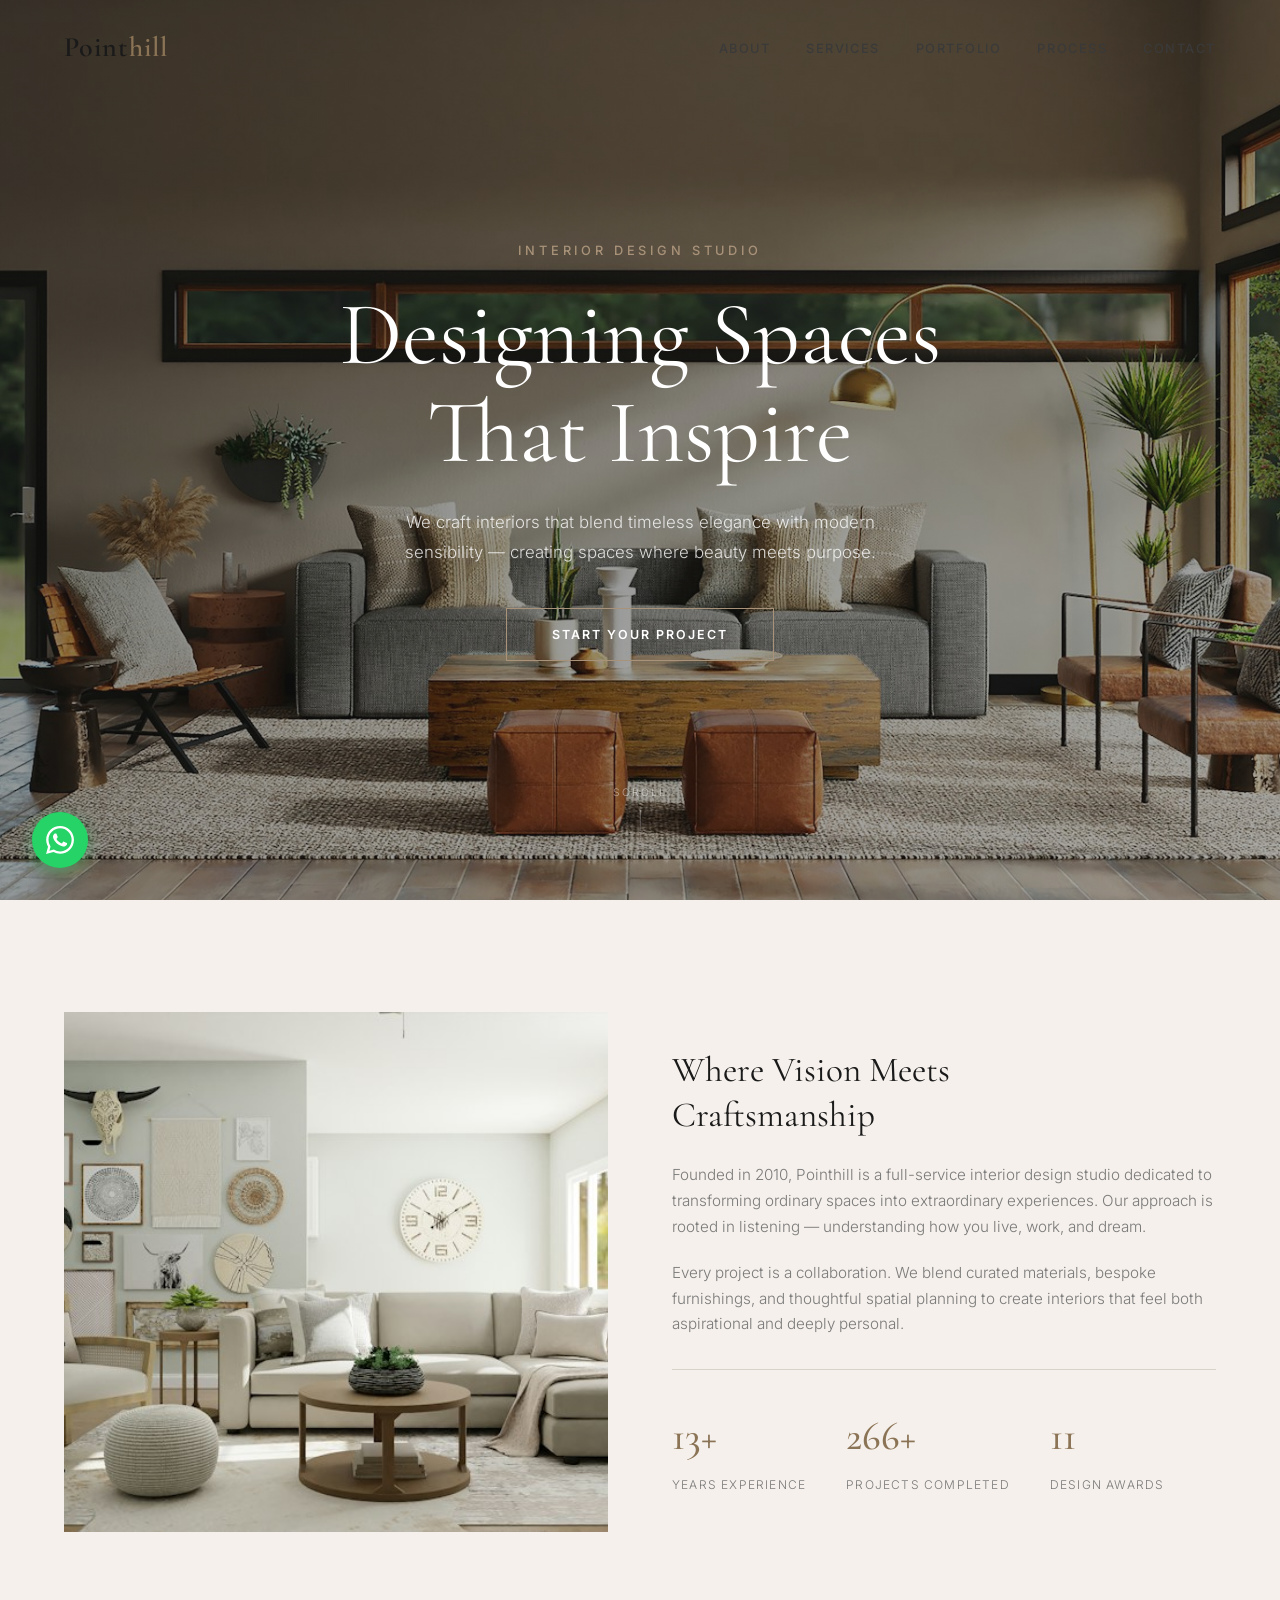
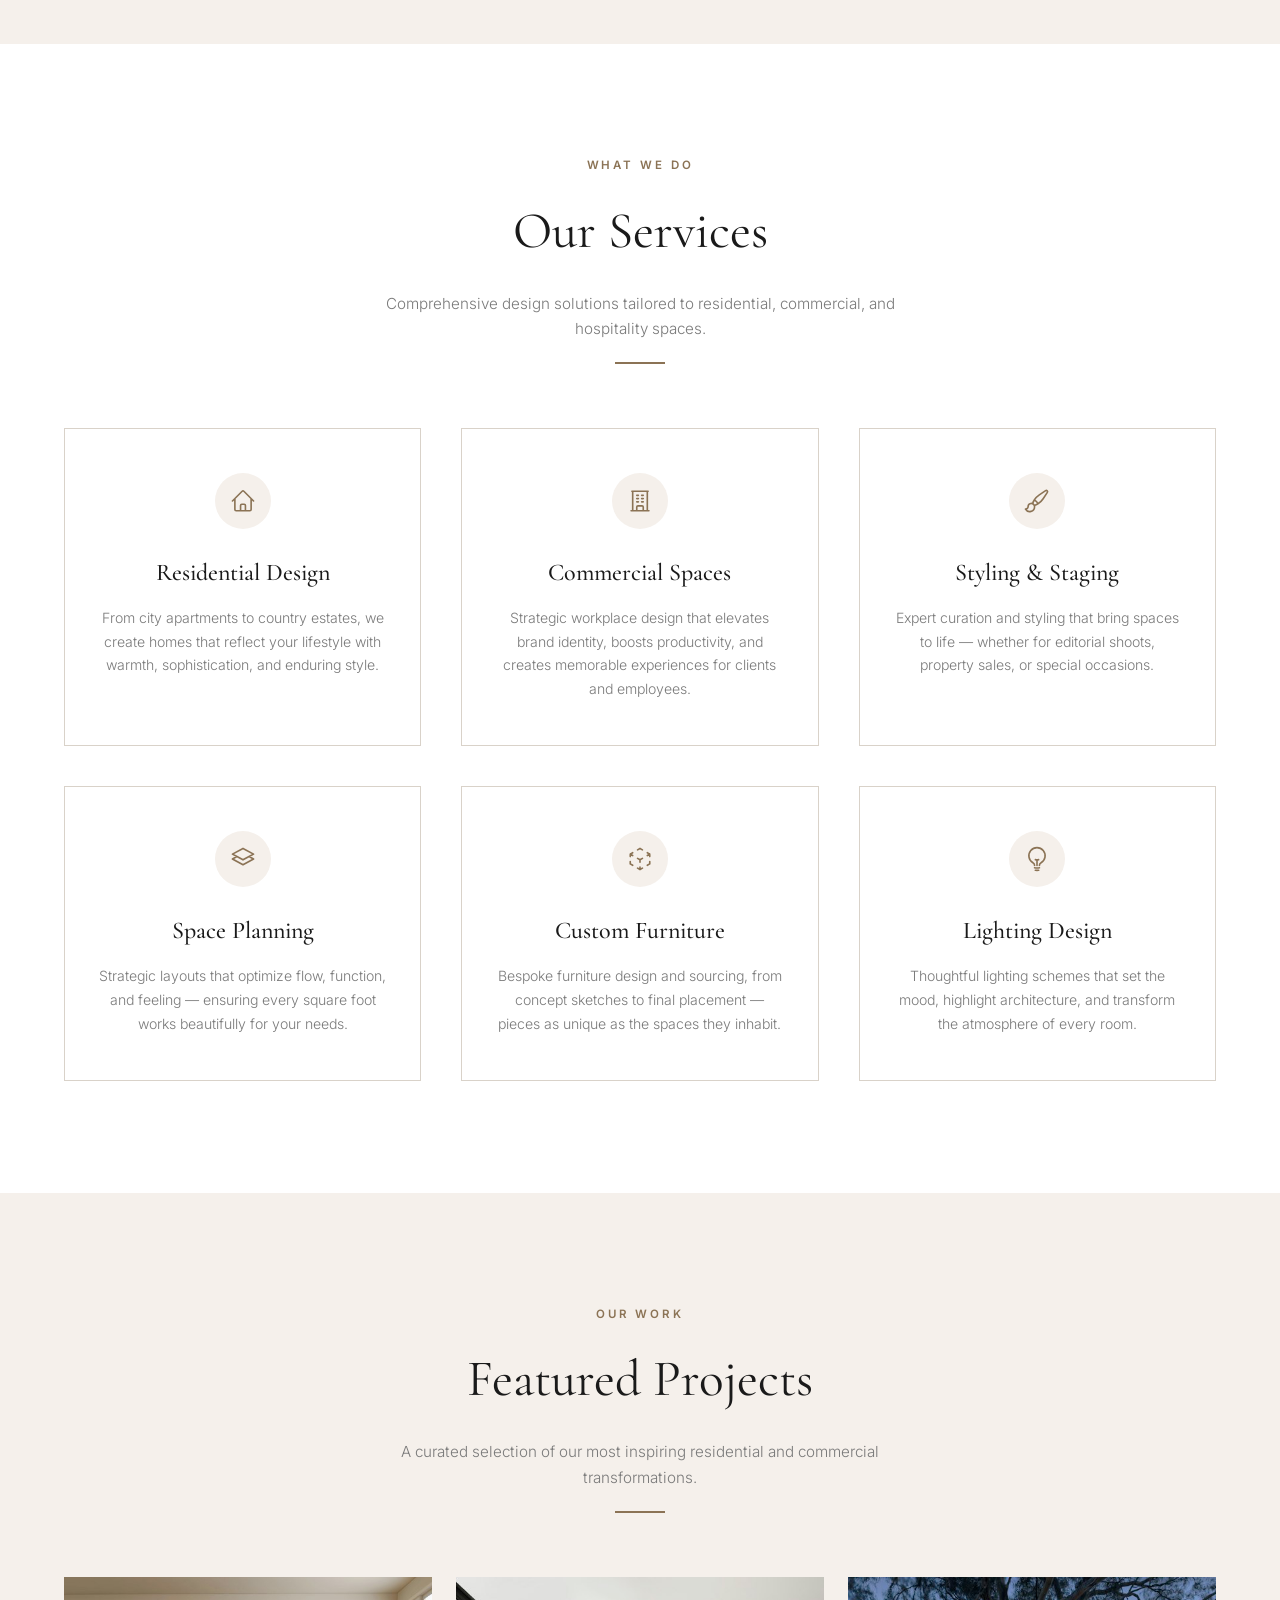
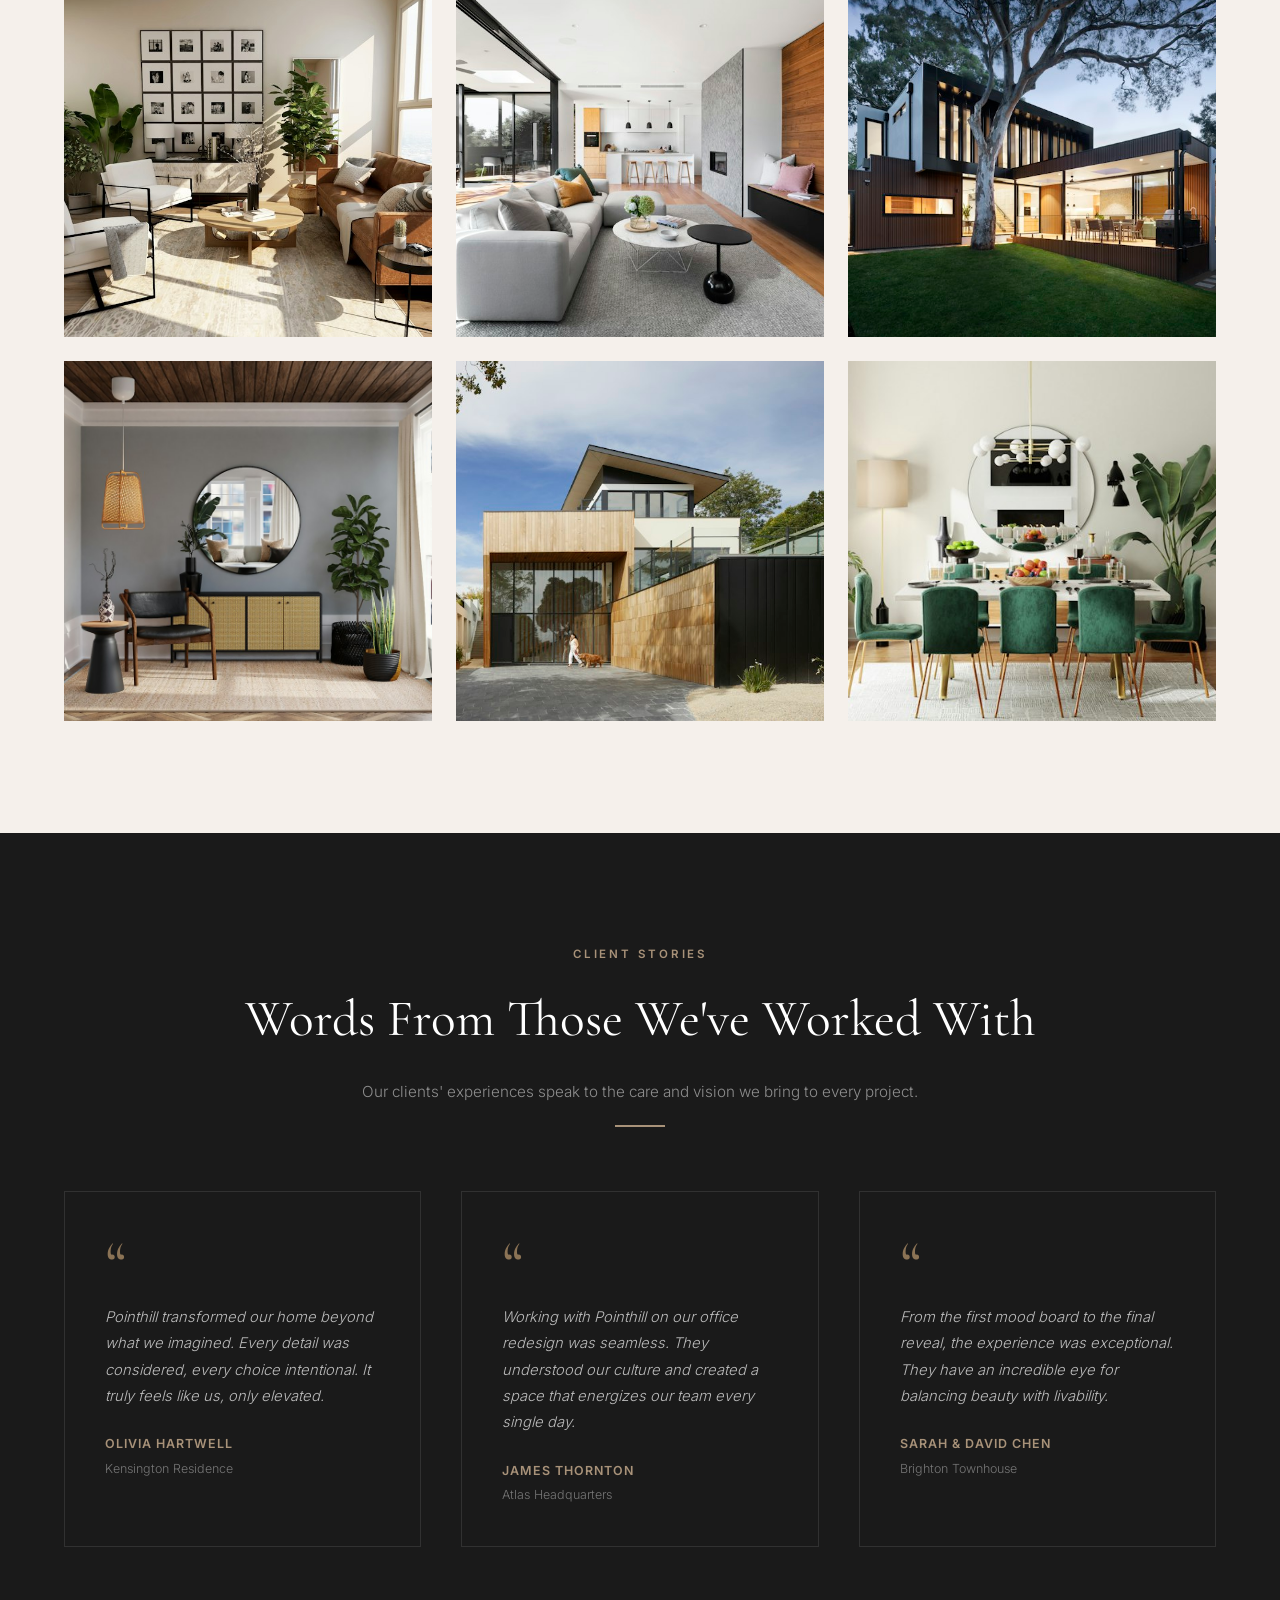
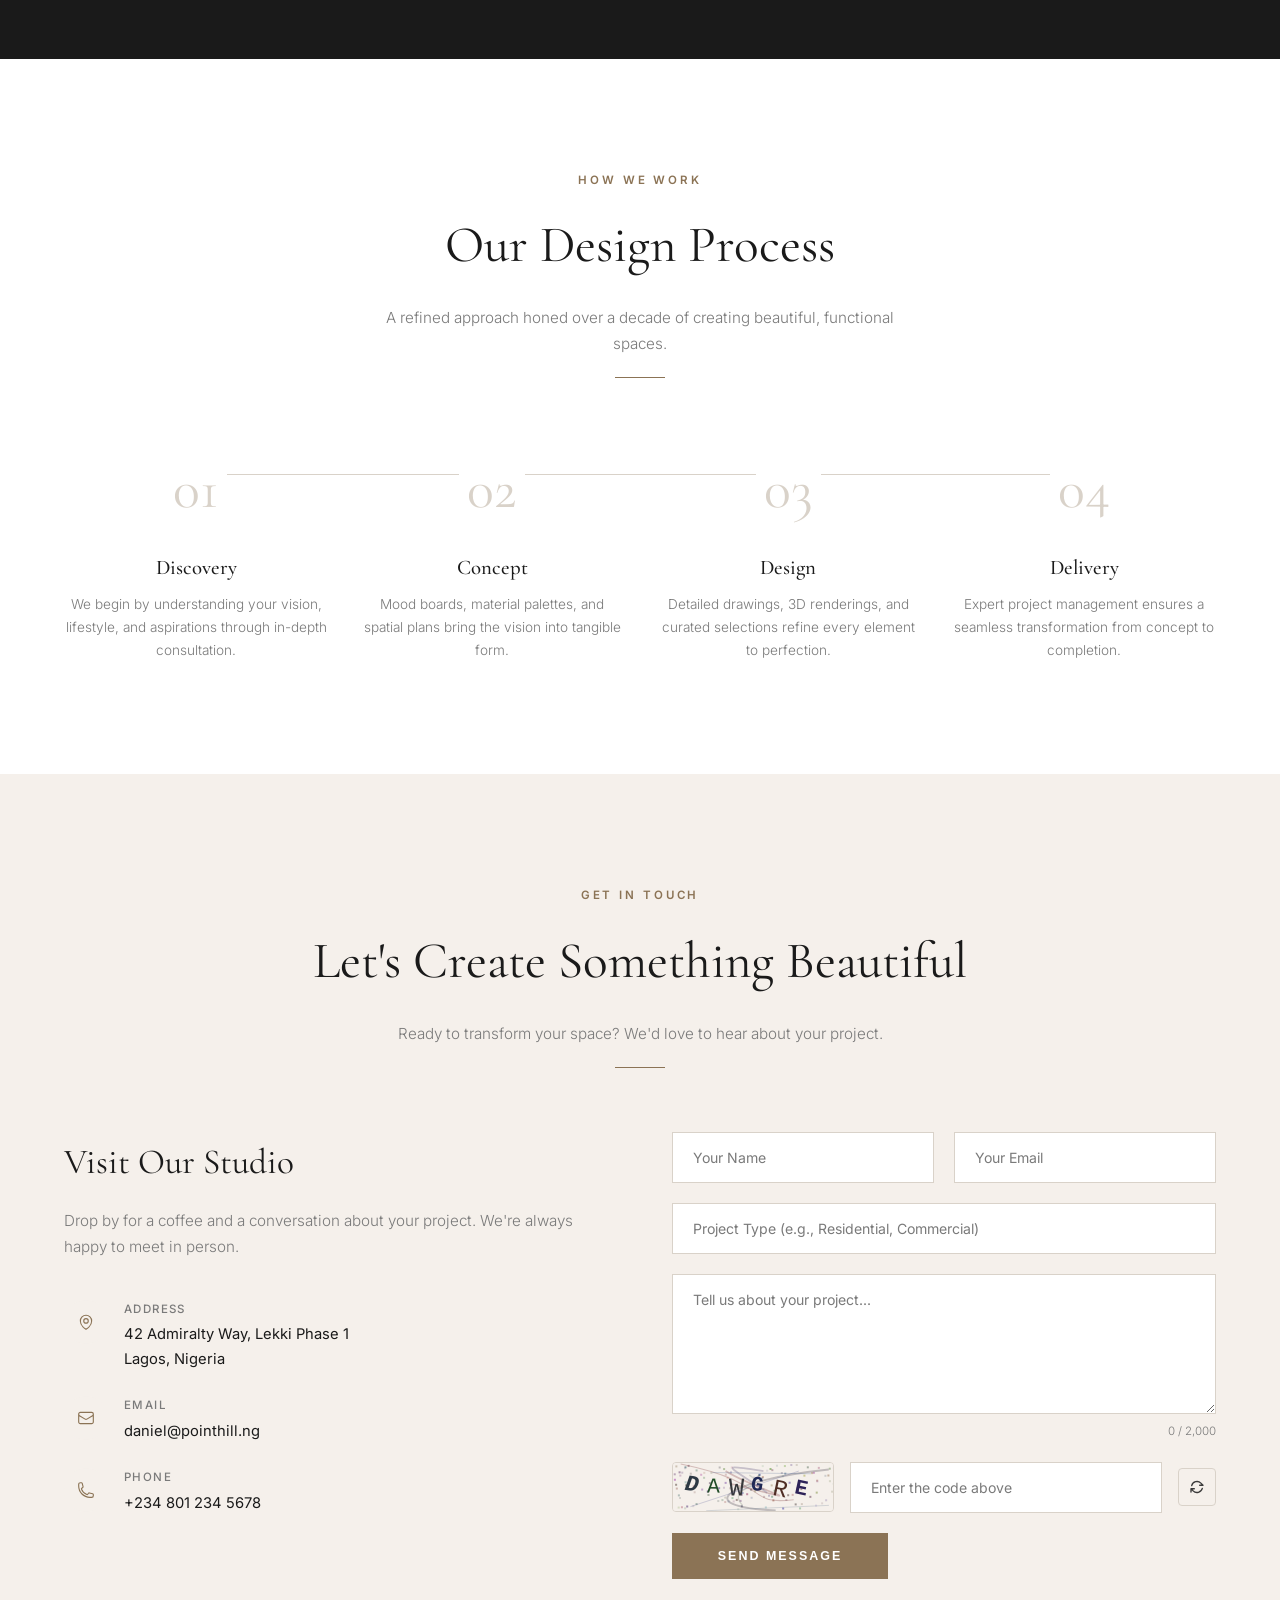
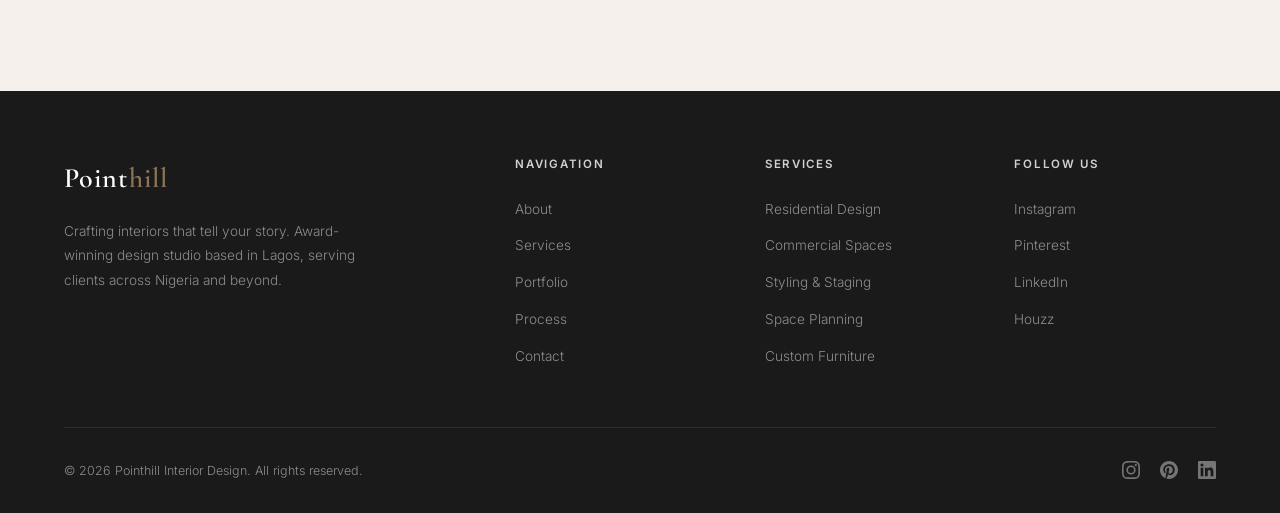
==== commit eccbdde1: "Add files via upload" ====
--- a/index.html
+++ b/index.html
@@ -3,7 +3,64 @@
 <head>
   <meta charset="UTF-8" />
   <meta name="viewport" content="width=device-width, initial-scale=1.0" />
-  <title>Pointhill — Interior Design Studio</title>
+  <title>Pointhill — Premium Interior Design Studio | Lagos, Nigeria</title>
+
+  <!-- SEO Meta Tags -->
+  <meta name="description" content="Pointhill is a premium interior design studio based in Lagos, Nigeria. We craft bespoke residential, commercial, and hospitality interiors that blend timeless elegance with modern sensibility." />
+  <meta name="keywords" content="interior design, Lagos, Nigeria, residential design, commercial interiors, luxury design, space planning, Pointhill" />
+  <meta name="author" content="Pointhill Interior Design" />
+  <meta name="robots" content="index, follow" />
+  <link rel="canonical" href="https://pointhill.ng/" />
+
+  <!-- Open Graph / Facebook -->
+  <meta property="og:type" content="website" />
+  <meta property="og:url" content="https://pointhill.ng/" />
+  <meta property="og:title" content="Pointhill — Premium Interior Design Studio" />
+  <meta property="og:description" content="We craft interiors that blend timeless elegance with modern sensibility — creating spaces where beauty meets purpose." />
+  <meta property="og:image" content="https://pointhill.ng/images/hero.jpg" />
+  <meta property="og:locale" content="en_NG" />
+  <meta property="og:site_name" content="Pointhill" />
+
+  <!-- Twitter Card -->
+  <meta name="twitter:card" content="summary_large_image" />
+  <meta name="twitter:title" content="Pointhill — Premium Interior Design Studio" />
+  <meta name="twitter:description" content="Crafting interiors that tell your story. Award-winning design studio based in Lagos." />
+  <meta name="twitter:image" content="https://pointhill.ng/images/hero.jpg" />
+
+  <!-- Theme Color -->
+  <meta name="theme-color" content="#1a1a1a" />
+  <meta name="msapplication-TileColor" content="#1a1a1a" />
+
+  <!-- Favicon (inline SVG) -->
+  <link rel="icon" type="image/svg+xml" href="data:image/svg+xml,%3Csvg xmlns='http://www.w3.org/2000/svg' viewBox='0 0 64 64'%3E%3Crect width='64' height='64' rx='12' fill='%231a1a1a'/%3E%3Ctext x='50%25' y='54%25' dominant-baseline='middle' text-anchor='middle' font-family='Georgia,serif' font-size='36' font-weight='600' fill='%238b7355'%3EP%3C/text%3E%3C/svg%3E" />
+
+  <!-- Structured Data (JSON-LD) -->
+  <script type="application/ld+json">
+  {
+    "@context": "https://schema.org",
+    "@type": "InteriorDesignBusiness",
+    "name": "Pointhill Interior Design",
+    "url": "https://pointhill.ng",
+    "logo": "https://pointhill.ng/images/hero.jpg",
+    "description": "Premium interior design studio based in Lagos, Nigeria. Specializing in residential, commercial, and hospitality interiors.",
+    "email": "daniel@pointhill.ng",
+    "telephone": "+234-801-234-5678",
+    "address": {
+      "@type": "PostalAddress",
+      "streetAddress": "42 Admiralty Way, Lekki Phase 1",
+      "addressLocality": "Lagos",
+      "addressCountry": "NG"
+    },
+    "sameAs": [
+      "https://instagram.com/pointhill.ng",
+      "https://pinterest.com/pointhillng",
+      "https://linkedin.com/company/pointhill"
+    ],
+    "priceRange": "$$$$",
+    "openingHours": "Mo-Fr 09:00-18:00"
+  }
+  </script>
+
   <link rel="stylesheet" href="fonts/fonts.css" />
   <style>
     /* ===== Reset & Base ===== */
@@ -18,6 +75,8 @@
       --clr-accent:   #8b7355;
       --clr-accent-l: #a89279;
       --clr-line:     #d9d2c9;
+      --clr-success:  #27ae60;
+      --clr-error:    #c0392b;
       --font-display: 'Cormorant Garamond', Georgia, serif;
       --font-body:    'Inter', system-ui, sans-serif;
     }
@@ -38,6 +97,55 @@
 
     .container { width: 90%; max-width: 1200px; margin: 0 auto; }
 
+    /* ===== Accessibility ===== */
+    .skip-link {
+      position: absolute;
+      top: -100%;
+      left: 1rem;
+      padding: .75rem 1.5rem;
+      background: var(--clr-accent);
+      color: #fff;
+      font-size: .85rem;
+      font-weight: 600;
+      z-index: 200;
+      border-radius: 0 0 6px 6px;
+      transition: top .3s;
+    }
+    .skip-link:focus {
+      top: 0;
+    }
+
+    :focus-visible {
+      outline: 2px solid var(--clr-accent);
+      outline-offset: 3px;
+    }
+
+    /* ===== Preloader ===== */
+    .preloader {
+      position: fixed; inset: 0;
+      z-index: 9999;
+      background: var(--clr-dark);
+      display: flex; align-items: center; justify-content: center;
+      transition: opacity .6s ease, visibility .6s;
+    }
+    .preloader.hidden {
+      opacity: 0;
+      visibility: hidden;
+    }
+    .preloader-logo {
+      font-family: var(--font-display);
+      font-size: 2.5rem;
+      font-weight: 600;
+      color: #fff;
+      letter-spacing: .04em;
+      animation: preloaderPulse 1.2s ease-in-out infinite;
+    }
+    .preloader-logo span { color: var(--clr-accent); }
+    @keyframes preloaderPulse {
+      0%, 100% { opacity: .4; }
+      50%      { opacity: 1; }
+    }
+
     /* ===== Animated reveal ===== */
     .reveal {
       opacity: 0;
@@ -47,6 +155,23 @@
     .reveal.visible {
       opacity: 1;
       transform: translateY(0);
+    }
+    /* Staggered delay for grid children */
+    .reveal-stagger > .reveal:nth-child(2) { transition-delay: .12s; }
+    .reveal-stagger > .reveal:nth-child(3) { transition-delay: .24s; }
+    .reveal-stagger > .reveal:nth-child(4) { transition-delay: .36s; }
+    .reveal-stagger > .reveal:nth-child(5) { transition-delay: .48s; }
+    .reveal-stagger > .reveal:nth-child(6) { transition-delay: .60s; }
+
+    /* Reduced motion preference */
+    @media (prefers-reduced-motion: reduce) {
+      *, *::before, *::after {
+        animation-duration: 0.01ms !important;
+        animation-iteration-count: 1 !important;
+        transition-duration: 0.01ms !important;
+      }
+      html { scroll-behavior: auto; }
+      .reveal { opacity: 1; transform: none; }
     }
 
     /* ===== Navigation ===== */
@@ -90,12 +215,29 @@
       background: var(--clr-accent);
       transition: width .3s;
     }
-    .nav-links a:hover { color: var(--clr-accent); }
-    .nav-links a:hover::after { width: 100%; }
-
-    /* hamburger */
-    .hamburger { display: none; flex-direction: column; gap: 5px; cursor: pointer; background: none; border: none; }
-    .hamburger span { display: block; width: 24px; height: 2px; background: var(--clr-dark); transition: .3s; }
+    .nav-links a:hover,
+    .nav-links a.active { color: var(--clr-accent); }
+    .nav-links a:hover::after,
+    .nav-links a.active::after { width: 100%; }
+
+    /* hamburger with X animation */
+    .hamburger {
+      display: none; flex-direction: column; gap: 5px;
+      cursor: pointer; background: none; border: none;
+      width: 28px; height: 20px; position: relative;
+    }
+    .hamburger span {
+      display: block; width: 24px; height: 2px;
+      background: var(--clr-dark);
+      transition: transform .3s, opacity .3s;
+      position: absolute; left: 0;
+    }
+    .hamburger span:nth-child(1) { top: 0; }
+    .hamburger span:nth-child(2) { top: 9px; }
+    .hamburger span:nth-child(3) { top: 18px; }
+    .hamburger.active span:nth-child(1) { transform: translateY(9px) rotate(45deg); }
+    .hamburger.active span:nth-child(2) { opacity: 0; }
+    .hamburger.active span:nth-child(3) { transform: translateY(-9px) rotate(-45deg); }
 
     /* ===== Hero ===== */
     .hero {
@@ -156,13 +298,14 @@
       color: #fff;
       background: transparent;
       cursor: pointer;
-      transition: background .3s, color .3s;
+      transition: background .3s, color .3s, transform .2s;
     }
     .btn:hover {
       background: var(--clr-accent);
       border-color: var(--clr-accent);
       color: #fff;
     }
+    .btn:active { transform: scale(.97); }
     .btn--filled {
       background: var(--clr-accent);
       border-color: var(--clr-accent);
@@ -170,14 +313,6 @@
     .btn--filled:hover {
       background: var(--clr-accent-l);
       border-color: var(--clr-accent-l);
-    }
-    .btn--dark {
-      color: var(--clr-dark);
-      border-color: var(--clr-dark);
-    }
-    .btn--dark:hover {
-      background: var(--clr-dark);
-      color: #fff;
     }
 
     .scroll-hint {
@@ -298,11 +433,12 @@
       padding: 2.75rem 2rem;
       border: 1px solid var(--clr-line);
       text-align: center;
-      transition: transform .3s, box-shadow .3s;
+      transition: transform .3s, box-shadow .3s, border-color .3s;
     }
     .service-card:hover {
       transform: translateY(-6px);
       box-shadow: 0 20px 50px rgba(0,0,0,.06);
+      border-color: var(--clr-accent-l);
     }
     .service-icon {
       width: 56px; height: 56px;
@@ -311,6 +447,11 @@
       border-radius: 50%;
       background: var(--clr-bg);
       color: var(--clr-accent);
+      transition: background .3s, color .3s;
+    }
+    .service-card:hover .service-icon {
+      background: var(--clr-accent);
+      color: #fff;
     }
     .service-icon svg { width: 26px; height: 26px; }
     .service-card h3 {
@@ -358,6 +499,76 @@
       margin-bottom: .25rem;
     }
     .portfolio-overlay span {
+      font-size: .72rem;
+      letter-spacing: .15em;
+      text-transform: uppercase;
+      color: var(--clr-accent-l);
+      margin-bottom: .75rem;
+    }
+    .portfolio-overlay .view-icon {
+      width: 44px; height: 44px;
+      border: 1.5px solid rgba(255,255,255,.5);
+      border-radius: 50%;
+      display: flex; align-items: center; justify-content: center;
+      margin-top: .5rem;
+      transition: background .3s, border-color .3s;
+    }
+    .portfolio-overlay .view-icon:hover {
+      background: var(--clr-accent);
+      border-color: var(--clr-accent);
+    }
+    .portfolio-overlay .view-icon svg {
+      width: 18px; height: 18px; color: #fff;
+    }
+
+    /* Lightbox */
+    .lightbox {
+      position: fixed; inset: 0;
+      z-index: 200;
+      background: rgba(0,0,0,.92);
+      display: flex; align-items: center; justify-content: center;
+      opacity: 0;
+      visibility: hidden;
+      transition: opacity .4s, visibility .4s;
+      cursor: zoom-out;
+    }
+    .lightbox.active {
+      opacity: 1;
+      visibility: visible;
+    }
+    .lightbox img {
+      max-width: 90vw;
+      max-height: 85vh;
+      object-fit: contain;
+      border-radius: 2px;
+      box-shadow: 0 20px 60px rgba(0,0,0,.5);
+    }
+    .lightbox-close {
+      position: absolute;
+      top: 2rem; right: 2rem;
+      width: 48px; height: 48px;
+      background: none; border: none;
+      color: #fff;
+      cursor: pointer;
+      font-size: 2rem;
+      line-height: 1;
+      opacity: .7;
+      transition: opacity .3s, transform .3s;
+    }
+    .lightbox-close:hover { opacity: 1; transform: rotate(90deg); }
+    .lightbox-caption {
+      position: absolute;
+      bottom: 2rem; left: 50%;
+      transform: translateX(-50%);
+      text-align: center;
+      color: #fff;
+    }
+    .lightbox-caption h4 {
+      font-family: var(--font-display);
+      font-size: 1.4rem;
+      margin-bottom: .25rem;
+    }
+    .lightbox-caption span {
       font-size: .72rem;
       letter-spacing: .15em;
       text-transform: uppercase;
@@ -379,7 +590,9 @@
       padding: 2.5rem;
       border: 1px solid rgba(255,255,255,.1);
       position: relative;
-    }
+      transition: border-color .3s;
+    }
+    .testimonial:hover { border-color: rgba(168,146,121,.4); }
     .testimonial .quote-mark {
       font-family: var(--font-display);
       font-size: 4rem;
@@ -417,14 +630,32 @@
       grid-template-columns: repeat(4, 1fr);
       gap: 2rem;
       text-align: center;
-    }
+      position: relative;
+    }
+    /* Connecting line between steps */
+    .process-steps::before {
+      content: '';
+      position: absolute;
+      top: 2rem;
+      left: 12.5%; right: 12.5%;
+      height: 1px;
+      background: var(--clr-line);
+    }
+    .step { position: relative; }
     .step-num {
       font-family: var(--font-display);
       font-size: 3.5rem;
       font-weight: 300;
       color: var(--clr-line);
       margin-bottom: .75rem;
-    }
+      position: relative;
+      z-index: 1;
+      background: var(--clr-surface);
+      display: inline-block;
+      padding: 0 .5rem;
+      transition: color .4s;
+    }
+    .step:hover .step-num { color: var(--clr-accent); }
     .step h4 {
       font-family: var(--font-display);
       font-size: 1.3rem;
@@ -476,11 +707,12 @@
       margin-bottom: .2rem;
       font-weight: 500;
     }
-    .info-item p {
+    .info-item p, .info-item a {
       color: var(--clr-dark);
       font-size: .92rem;
       font-weight: 400;
     }
+    .info-item a:hover { color: var(--clr-accent); }
 
     .contact-form {
       display: flex; flex-direction: column; gap: 1.25rem;
@@ -498,7 +730,8 @@
       background: var(--clr-surface);
       color: var(--clr-dark);
       outline: none;
-      transition: border-color .3s;
+      transition: border-color .3s, box-shadow .3s;
+      border-radius: 0;
     }
     .contact-form input::placeholder,
     .contact-form textarea::placeholder {
@@ -507,9 +740,122 @@
     .contact-form input:focus,
     .contact-form textarea:focus {
       border-color: var(--clr-accent);
+      box-shadow: 0 0 0 3px rgba(139,115,85,.1);
+    }
+    .contact-form input.invalid,
+    .contact-form textarea.invalid {
+      border-color: var(--clr-error);
     }
     .contact-form textarea { resize: vertical; min-height: 140px; }
     .contact-form .btn { align-self: flex-start; }
+    .char-count {
+      font-size: .72rem;
+      color: var(--clr-muted);
+      text-align: right;
+      margin-top: -.75rem;
+    }
+
+    /* Honeypot — invisible to humans, irresistible to bots */
+    .ohnohoney {
+      opacity: 0;
+      position: absolute;
+      top: 0; left: 0;
+      height: 0; width: 0;
+      z-index: -1;
+      overflow: hidden;
+      pointer-events: none;
+    }
+
+    /* CAPTCHA */
+    .captcha-wrap {
+      display: flex; align-items: center; gap: 1rem;
+      flex-wrap: wrap;
+    }
+    .captcha-wrap canvas {
+      border: 1px solid var(--clr-line);
+      border-radius: 4px;
+      cursor: pointer;
+      flex-shrink: 0;
+    }
+    .captcha-wrap input {
+      flex: 1; min-width: 100px;
+    }
+    .captcha-refresh {
+      width: 38px; height: 38px;
+      border: 1px solid var(--clr-line);
+      background: var(--clr-bg);
+      border-radius: 4px;
+      cursor: pointer;
+      display: flex; align-items: center; justify-content: center;
+      transition: background .3s;
+      flex-shrink: 0;
+    }
+    .captcha-refresh:hover { background: var(--clr-line); }
+    .captcha-refresh svg { width: 16px; height: 16px; color: var(--clr-text); }
+    .form-error {
+      color: var(--clr-error);
+      font-size: .82rem;
+      margin-top: -.5rem;
+      display: none;
+    }
+    .form-success {
+      padding: 1.5rem;
+      background: rgba(39,174,96,.08);
+      border: 1px solid var(--clr-success);
+      color: var(--clr-success);
+      text-align: center;
+      font-size: .92rem;
+      display: none;
+      border-radius: 4px;
+    }
+
+    /* ===== Back to Top ===== */
+    .back-to-top {
+      position: fixed;
+      bottom: 2rem; right: 2rem;
+      width: 48px; height: 48px;
+      background: var(--clr-accent);
+      color: #fff;
+      border: none;
+      border-radius: 50%;
+      cursor: pointer;
+      display: flex; align-items: center; justify-content: center;
+      opacity: 0;
+      visibility: hidden;
+      transform: translateY(20px);
+      transition: opacity .4s, visibility .4s, transform .4s, background .3s;
+      z-index: 90;
+      box-shadow: 0 4px 15px rgba(139,115,85,.3);
+    }
+    .back-to-top.visible {
+      opacity: 1;
+      visibility: visible;
+      transform: translateY(0);
+    }
+    .back-to-top:hover {
+      background: var(--clr-dark);
+      box-shadow: 0 4px 20px rgba(0,0,0,.3);
+    }
+    .back-to-top svg { width: 20px; height: 20px; }
+
+    /* ===== WhatsApp Float ===== */
+    .whatsapp-float {
+      position: fixed;
+      bottom: 2rem; left: 2rem;
+      width: 56px; height: 56px;
+      background: #25D366;
+      color: #fff;
+      border-radius: 50%;
+      display: flex; align-items: center; justify-content: center;
+      z-index: 90;
+      box-shadow: 0 4px 15px rgba(37,211,102,.4);
+      transition: transform .3s, box-shadow .3s;
+    }
+    .whatsapp-float:hover {
+      transform: scale(1.1);
+      box-shadow: 0 6px 25px rgba(37,211,102,.5);
+    }
+    .whatsapp-float svg { width: 28px; height: 28px; }
 
     /* ===== Footer ===== */
     .footer {
@@ -550,15 +896,17 @@
     .social-links { display: flex; gap: 1.25rem; }
     .social-links a {
       color: rgba(255,255,255,.4);
-      transition: color .3s;
-    }
-    .social-links a:hover { color: var(--clr-accent-l); }
+      transition: color .3s, transform .3s;
+      display: flex;
+    }
+    .social-links a:hover { color: var(--clr-accent-l); transform: translateY(-2px); }
     .social-links svg { width: 18px; height: 18px; }
 
     /* ===== Responsive ===== */
     @media (max-width: 1024px) {
       .services-grid, .testimonials-grid { grid-template-columns: repeat(2, 1fr); }
       .process-steps { grid-template-columns: repeat(2, 1fr); gap: 2.5rem; }
+      .process-steps::before { display: none; }
       .footer-grid { grid-template-columns: 1fr 1fr; }
     }
 
@@ -588,38 +936,64 @@
       .footer-grid { grid-template-columns: 1fr; gap: 2rem; }
       .footer-bottom { flex-direction: column; gap: 1rem; text-align: center; }
       .section { padding: 5rem 0; }
+      .whatsapp-float { bottom: 1.25rem; left: 1.25rem; width: 50px; height: 50px; }
+      .back-to-top { bottom: 1.25rem; right: 1.25rem; width: 42px; height: 42px; }
+    }
+
+    /* ===== Print Styles ===== */
+    @media print {
+      .navbar, .preloader, .back-to-top, .whatsapp-float, .scroll-hint,
+      .lightbox, .hamburger, .captcha-wrap, .captcha-refresh { display: none !important; }
+      .hero { min-height: auto; padding: 3rem 0; }
+      .hero-bg { position: static; background: none; }
+      .hero-content { color: #000; }
+      .reveal { opacity: 1; transform: none; }
+      .section { padding: 2rem 0; }
+      body { font-size: 12pt; color: #000; background: #fff; }
+      a { color: #000; }
+      .portfolio-overlay { display: none; }
     }
   </style>
 </head>
 <body>
 
+  <!-- Preloader -->
+  <div class="preloader" id="preloader" aria-hidden="true">
+    <div class="preloader-logo">Point<span>hill</span></div>
+  </div>
+
+  <!-- Skip to Content (Accessibility) -->
+  <a href="#main-content" class="skip-link">Skip to main content</a>
+
   <!-- Navigation -->
-  <nav class="navbar" id="navbar">
+  <nav class="navbar" id="navbar" role="navigation" aria-label="Main navigation">
     <div class="container">
-      <a href="#" class="logo">Point<span>hill</span></a>
-      <ul class="nav-links" id="navLinks">
-        <li><a href="#about">About</a></li>
-        <li><a href="#services">Services</a></li>
-        <li><a href="#portfolio">Portfolio</a></li>
-        <li><a href="#process">Process</a></li>
-        <li><a href="#contact">Contact</a></li>
+      <a href="https://pointhill.ng" class="logo" aria-label="Pointhill — Home">Point<span>hill</span></a>
+      <ul class="nav-links" id="navLinks" role="menubar">
+        <li role="none"><a href="#about" role="menuitem">About</a></li>
+        <li role="none"><a href="#services" role="menuitem">Services</a></li>
+        <li role="none"><a href="#portfolio" role="menuitem">Portfolio</a></li>
+        <li role="none"><a href="#process" role="menuitem">Process</a></li>
+        <li role="none"><a href="#contact" role="menuitem">Contact</a></li>
       </ul>
-      <button class="hamburger" id="hamburger" aria-label="Toggle menu">
+      <button class="hamburger" id="hamburger" aria-label="Toggle menu" aria-expanded="false">
         <span></span><span></span><span></span>
       </button>
     </div>
   </nav>
 
+  <main id="main-content">
+
   <!-- Hero -->
   <section class="hero" id="hero">
-    <div class="hero-bg"></div>
+    <div class="hero-bg" role="img" aria-label="Elegant modern interior with warm lighting"></div>
     <div class="hero-content">
       <p class="tagline">Interior Design Studio</p>
       <h1>Designing Spaces<br/>That Inspire</h1>
       <p>We craft interiors that blend timeless elegance with modern sensibility — creating spaces where beauty meets purpose.</p>
       <a href="#contact" class="btn">Start Your Project</a>
     </div>
-    <div class="scroll-hint">
+    <div class="scroll-hint" aria-hidden="true">
       <span>Scroll</span>
       <div class="line"></div>
     </div>
@@ -630,23 +1004,23 @@
     <div class="container">
       <div class="about-grid">
         <div class="about-img reveal">
-          <img src="images/about.jpg" alt="Modern interior with natural light" />
+          <img src="images/about.jpg" alt="Bright contemporary living room designed by Pointhill with natural light streaming through floor-to-ceiling windows" loading="lazy" decoding="async" />
         </div>
         <div class="about-text reveal">
           <h3>Where Vision Meets<br/>Craftsmanship</h3>
           <p>Founded in 2010, Pointhill is a full-service interior design studio dedicated to transforming ordinary spaces into extraordinary experiences. Our approach is rooted in listening — understanding how you live, work, and dream.</p>
           <p>Every project is a collaboration. We blend curated materials, bespoke furnishings, and thoughtful spatial planning to create interiors that feel both aspirational and deeply personal.</p>
-          <div class="about-stats">
-            <div class="stat">
-              <h4>14+</h4>
+          <div class="about-stats" role="list" aria-label="Key achievements">
+            <div class="stat" role="listitem">
+              <h4 data-target="14" data-suffix="+">0</h4>
               <span>Years Experience</span>
             </div>
-            <div class="stat">
-              <h4>280+</h4>
+            <div class="stat" role="listitem">
+              <h4 data-target="280" data-suffix="+">0</h4>
               <span>Projects Completed</span>
             </div>
-            <div class="stat">
-              <h4>12</h4>
+            <div class="stat" role="listitem">
+              <h4 data-target="12" data-suffix="">0</h4>
               <span>Design Awards</span>
             </div>
           </div>
@@ -664,10 +1038,10 @@
         <p>Comprehensive design solutions tailored to residential, commercial, and hospitality spaces.</p>
         <div class="divider"></div>
       </div>
-      <div class="services-grid">
+      <div class="services-grid reveal-stagger">
         <div class="service-card reveal">
           <div class="service-icon">
-            <svg xmlns="http://www.w3.org/2000/svg" fill="none" viewBox="0 0 24 24" stroke="currentColor" stroke-width="1.5">
+            <svg xmlns="http://www.w3.org/2000/svg" fill="none" viewBox="0 0 24 24" stroke="currentColor" stroke-width="1.5" aria-hidden="true">
               <path stroke-linecap="round" stroke-linejoin="round" d="M2.25 12l8.954-8.955a1.126 1.126 0 011.591 0L21.75 12M4.5 9.75v10.125c0 .621.504 1.125 1.125 1.125H9.75v-4.875c0-.621.504-1.125 1.125-1.125h2.25c.621 0 1.125.504 1.125 1.125V21h4.125c.621 0 1.125-.504 1.125-1.125V9.75M8.25 21h8.25" />
             </svg>
           </div>
@@ -676,7 +1050,7 @@
         </div>
         <div class="service-card reveal">
           <div class="service-icon">
-            <svg xmlns="http://www.w3.org/2000/svg" fill="none" viewBox="0 0 24 24" stroke="currentColor" stroke-width="1.5">
+            <svg xmlns="http://www.w3.org/2000/svg" fill="none" viewBox="0 0 24 24" stroke="currentColor" stroke-width="1.5" aria-hidden="true">
               <path stroke-linecap="round" stroke-linejoin="round" d="M3.75 21h16.5M4.5 3h15M5.25 3v18m13.5-18v18M9 6.75h1.5m-1.5 3h1.5m-1.5 3h1.5m3-6H15m-1.5 3H15m-1.5 3H15M9 21v-3.375c0-.621.504-1.125 1.125-1.125h3.75c.621 0 1.125.504 1.125 1.125V21" />
             </svg>
           </div>
@@ -685,16 +1059,16 @@
         </div>
         <div class="service-card reveal">
           <div class="service-icon">
-            <svg xmlns="http://www.w3.org/2000/svg" fill="none" viewBox="0 0 24 24" stroke="currentColor" stroke-width="1.5">
+            <svg xmlns="http://www.w3.org/2000/svg" fill="none" viewBox="0 0 24 24" stroke="currentColor" stroke-width="1.5" aria-hidden="true">
               <path stroke-linecap="round" stroke-linejoin="round" d="M9.53 16.122a3 3 0 00-5.78 1.128 2.25 2.25 0 01-2.4 2.245 4.5 4.5 0 008.4-2.245c0-.399-.078-.78-.22-1.128zm0 0a15.998 15.998 0 003.388-1.62m-5.043-.025a15.994 15.994 0 011.622-3.395m3.42 3.42a15.995 15.995 0 004.764-4.648l3.876-5.814a1.151 1.151 0 00-1.597-1.597L14.146 6.32a15.996 15.996 0 00-4.649 4.763m3.42 3.42a6.776 6.776 0 00-3.42-3.42" />
             </svg>
           </div>
-          <h3>Styling & Staging</h3>
+          <h3>Styling &amp; Staging</h3>
           <p>Expert curation and styling that bring spaces to life — whether for editorial shoots, property sales, or special occasions.</p>
         </div>
         <div class="service-card reveal">
           <div class="service-icon">
-            <svg xmlns="http://www.w3.org/2000/svg" fill="none" viewBox="0 0 24 24" stroke="currentColor" stroke-width="1.5">
+            <svg xmlns="http://www.w3.org/2000/svg" fill="none" viewBox="0 0 24 24" stroke="currentColor" stroke-width="1.5" aria-hidden="true">
               <path stroke-linecap="round" stroke-linejoin="round" d="M6.429 9.75L2.25 12l4.179 2.25m0-4.5l5.571 3 5.571-3m-11.142 0L2.25 7.5 12 2.25l9.75 5.25-4.179 2.25m0 0L12 12.75 6.429 9.75m11.142 0l4.179 2.25-9.75 5.25-9.75-5.25 4.179-2.25" />
             </svg>
           </div>
@@ -703,7 +1077,7 @@
         </div>
         <div class="service-card reveal">
           <div class="service-icon">
-            <svg xmlns="http://www.w3.org/2000/svg" fill="none" viewBox="0 0 24 24" stroke="currentColor" stroke-width="1.5">
+            <svg xmlns="http://www.w3.org/2000/svg" fill="none" viewBox="0 0 24 24" stroke="currentColor" stroke-width="1.5" aria-hidden="true">
               <path stroke-linecap="round" stroke-linejoin="round" d="M21 7.5l-2.25-1.313M21 7.5v2.25m0-2.25l-2.25 1.313M3 7.5l2.25-1.313M3 7.5l2.25 1.313M3 7.5v2.25m9 3l2.25-1.313M12 12.75l-2.25-1.313M12 12.75V15m0 6.75l2.25-1.313M12 21.75V19.5m0 2.25l-2.25-1.313m0-16.875L12 2.25l2.25 1.313M21 14.25v2.25l-2.25 1.313m-13.5 0L3 16.5v-2.25" />
             </svg>
           </div>
@@ -712,7 +1086,7 @@
         </div>
         <div class="service-card reveal">
           <div class="service-icon">
-            <svg xmlns="http://www.w3.org/2000/svg" fill="none" viewBox="0 0 24 24" stroke="currentColor" stroke-width="1.5">
+            <svg xmlns="http://www.w3.org/2000/svg" fill="none" viewBox="0 0 24 24" stroke="currentColor" stroke-width="1.5" aria-hidden="true">
               <path stroke-linecap="round" stroke-linejoin="round" d="M12 18v-5.25m0 0a6.01 6.01 0 001.5-.189m-1.5.189a6.01 6.01 0 01-1.5-.189m3.75 7.478a12.06 12.06 0 01-4.5 0m3.75 2.383a14.406 14.406 0 01-3 0M14.25 18v-.192c0-.983.658-1.823 1.508-2.316a7.5 7.5 0 10-7.517 0c.85.493 1.509 1.333 1.509 2.316V18" />
             </svg>
           </div>
@@ -732,52 +1106,92 @@
         <p>A curated selection of our most inspiring residential and commercial transformations.</p>
         <div class="divider"></div>
       </div>
-      <div class="portfolio-grid">
-        <div class="portfolio-item reveal">
-          <img src="images/portfolio-1.jpg" alt="Modern living room" />
+      <div class="portfolio-grid reveal-stagger">
+        <div class="portfolio-item reveal" data-title="Kensington Residence" data-category="Residential">
+          <img src="images/portfolio-1.jpg" alt="Modern living room with curated neutral palette and statement lighting by Pointhill" loading="lazy" decoding="async" />
           <div class="portfolio-overlay">
             <h4>Kensington Residence</h4>
             <span>Residential</span>
-          </div>
-        </div>
-        <div class="portfolio-item reveal">
-          <img src="images/portfolio-2.jpg" alt="Luxury apartment" />
+            <div class="view-icon">
+              <svg xmlns="http://www.w3.org/2000/svg" fill="none" viewBox="0 0 24 24" stroke="currentColor" stroke-width="1.5" aria-hidden="true">
+                <path stroke-linecap="round" stroke-linejoin="round" d="M21 21l-5.197-5.197m0 0A7.5 7.5 0 105.196 5.196a7.5 7.5 0 0010.607 10.607zM10.5 7.5v6m3-3h-6" />
+              </svg>
+            </div>
+          </div>
+        </div>
+        <div class="portfolio-item reveal" data-title="The Mayfair Suite" data-category="Hospitality">
+          <img src="images/portfolio-2.jpg" alt="Luxury hotel suite with bespoke furnishings designed by Pointhill" loading="lazy" decoding="async" />
           <div class="portfolio-overlay">
             <h4>The Mayfair Suite</h4>
             <span>Hospitality</span>
-          </div>
-        </div>
-        <div class="portfolio-item reveal">
-          <img src="images/portfolio-3.jpg" alt="Open plan kitchen" />
+            <div class="view-icon">
+              <svg xmlns="http://www.w3.org/2000/svg" fill="none" viewBox="0 0 24 24" stroke="currentColor" stroke-width="1.5" aria-hidden="true">
+                <path stroke-linecap="round" stroke-linejoin="round" d="M21 21l-5.197-5.197m0 0A7.5 7.5 0 105.196 5.196a7.5 7.5 0 0010.607 10.607zM10.5 7.5v6m3-3h-6" />
+              </svg>
+            </div>
+          </div>
+        </div>
+        <div class="portfolio-item reveal" data-title="Elm Street Loft" data-category="Residential">
+          <img src="images/portfolio-3.jpg" alt="Open plan kitchen and dining area with natural materials" loading="lazy" decoding="async" />
           <div class="portfolio-overlay">
             <h4>Elm Street Loft</h4>
             <span>Residential</span>
-          </div>
-        </div>
-        <div class="portfolio-item reveal">
-          <img src="images/portfolio-4.jpg" alt="Minimalist bedroom" />
+            <div class="view-icon">
+              <svg xmlns="http://www.w3.org/2000/svg" fill="none" viewBox="0 0 24 24" stroke="currentColor" stroke-width="1.5" aria-hidden="true">
+                <path stroke-linecap="round" stroke-linejoin="round" d="M21 21l-5.197-5.197m0 0A7.5 7.5 0 105.196 5.196a7.5 7.5 0 0010.607 10.607zM10.5 7.5v6m3-3h-6" />
+              </svg>
+            </div>
+          </div>
+        </div>
+        <div class="portfolio-item reveal" data-title="Serenity Spa" data-category="Commercial">
+          <img src="images/portfolio-4.jpg" alt="Minimalist spa reception with calming earth tones" loading="lazy" decoding="async" />
           <div class="portfolio-overlay">
             <h4>Serenity Spa</h4>
             <span>Commercial</span>
-          </div>
-        </div>
-        <div class="portfolio-item reveal">
-          <img src="images/portfolio-5.jpg" alt="Modern office" />
+            <div class="view-icon">
+              <svg xmlns="http://www.w3.org/2000/svg" fill="none" viewBox="0 0 24 24" stroke="currentColor" stroke-width="1.5" aria-hidden="true">
+                <path stroke-linecap="round" stroke-linejoin="round" d="M21 21l-5.197-5.197m0 0A7.5 7.5 0 105.196 5.196a7.5 7.5 0 0010.607 10.607zM10.5 7.5v6m3-3h-6" />
+              </svg>
+            </div>
+          </div>
+        </div>
+        <div class="portfolio-item reveal" data-title="Brighton Townhouse" data-category="Residential">
+          <img src="images/portfolio-5.jpg" alt="Elegant townhouse study with built-in shelving" loading="lazy" decoding="async" />
           <div class="portfolio-overlay">
             <h4>Brighton Townhouse</h4>
             <span>Residential</span>
-          </div>
-        </div>
-        <div class="portfolio-item reveal">
-          <img src="images/portfolio-6.jpg" alt="Elegant dining room" />
+            <div class="view-icon">
+              <svg xmlns="http://www.w3.org/2000/svg" fill="none" viewBox="0 0 24 24" stroke="currentColor" stroke-width="1.5" aria-hidden="true">
+                <path stroke-linecap="round" stroke-linejoin="round" d="M21 21l-5.197-5.197m0 0A7.5 7.5 0 105.196 5.196a7.5 7.5 0 0010.607 10.607zM10.5 7.5v6m3-3h-6" />
+              </svg>
+            </div>
+          </div>
+        </div>
+        <div class="portfolio-item reveal" data-title="Atlas Headquarters" data-category="Commercial">
+          <img src="images/portfolio-6.jpg" alt="Modern corporate headquarters with designer furniture" loading="lazy" decoding="async" />
           <div class="portfolio-overlay">
             <h4>Atlas Headquarters</h4>
             <span>Commercial</span>
+            <div class="view-icon">
+              <svg xmlns="http://www.w3.org/2000/svg" fill="none" viewBox="0 0 24 24" stroke="currentColor" stroke-width="1.5" aria-hidden="true">
+                <path stroke-linecap="round" stroke-linejoin="round" d="M21 21l-5.197-5.197m0 0A7.5 7.5 0 105.196 5.196a7.5 7.5 0 0010.607 10.607zM10.5 7.5v6m3-3h-6" />
+              </svg>
+            </div>
           </div>
         </div>
       </div>
     </div>
   </section>
+
+  <!-- Lightbox -->
+  <div class="lightbox" id="lightbox" role="dialog" aria-modal="true" aria-label="Portfolio image viewer">
+    <button class="lightbox-close" aria-label="Close lightbox">&times;</button>
+    <img src="" alt="" id="lightboxImg" />
+    <div class="lightbox-caption">
+      <h4 id="lightboxTitle"></h4>
+      <span id="lightboxCategory"></span>
+    </div>
+  </div>
 
   <!-- Testimonials -->
   <section class="section testimonials" id="testimonials">
@@ -788,9 +1202,9 @@
         <p>Our clients' experiences speak to the care and vision we bring to every project.</p>
         <div class="divider"></div>
       </div>
-      <div class="testimonials-grid">
+      <div class="testimonials-grid reveal-stagger">
         <div class="testimonial reveal">
-          <div class="quote-mark">&ldquo;</div>
+          <div class="quote-mark" aria-hidden="true">&ldquo;</div>
           <p>Pointhill transformed our home beyond what we imagined. Every detail was considered, every choice intentional. It truly feels like us, only elevated.</p>
           <div class="author">
             Olivia Hartwell
@@ -798,7 +1212,7 @@
           </div>
         </div>
         <div class="testimonial reveal">
-          <div class="quote-mark">&ldquo;</div>
+          <div class="quote-mark" aria-hidden="true">&ldquo;</div>
           <p>Working with Pointhill on our office redesign was seamless. They understood our culture and created a space that energizes our team every single day.</p>
           <div class="author">
             James Thornton
@@ -806,10 +1220,10 @@
           </div>
         </div>
         <div class="testimonial reveal">
-          <div class="quote-mark">&ldquo;</div>
+          <div class="quote-mark" aria-hidden="true">&ldquo;</div>
           <p>From the first mood board to the final reveal, the experience was exceptional. They have an incredible eye for balancing beauty with livability.</p>
           <div class="author">
-            Sarah & David Chen
+            Sarah &amp; David Chen
             <span>Brighton Townhouse</span>
           </div>
         </div>
@@ -826,7 +1240,7 @@
         <p>A refined approach honed over a decade of creating beautiful, functional spaces.</p>
         <div class="divider"></div>
       </div>
-      <div class="process-steps">
+      <div class="process-steps reveal-stagger">
         <div class="step reveal">
           <div class="step-num">01</div>
           <h4>Discovery</h4>
@@ -866,59 +1280,113 @@
           <p>Drop by for a coffee and a conversation about your project. We're always happy to meet in person.</p>
           <div class="info-item">
             <div class="icon">
-              <svg xmlns="http://www.w3.org/2000/svg" fill="none" viewBox="0 0 24 24" stroke="currentColor" stroke-width="1.5">
+              <svg xmlns="http://www.w3.org/2000/svg" fill="none" viewBox="0 0 24 24" stroke="currentColor" stroke-width="1.5" aria-hidden="true">
                 <path stroke-linecap="round" stroke-linejoin="round" d="M15 10.5a3 3 0 11-6 0 3 3 0 016 0z" />
                 <path stroke-linecap="round" stroke-linejoin="round" d="M19.5 10.5c0 7.142-7.5 11.25-7.5 11.25S4.5 17.642 4.5 10.5a7.5 7.5 0 1115 0z" />
               </svg>
             </div>
             <div>
               <h5>Address</h5>
-              <p>42 Pembroke Lane, Chelsea<br/>London, SW3 2AH</p>
+              <p>42 Admiralty Way, Lekki Phase 1<br/>Lagos, Nigeria</p>
             </div>
           </div>
           <div class="info-item">
             <div class="icon">
-              <svg xmlns="http://www.w3.org/2000/svg" fill="none" viewBox="0 0 24 24" stroke="currentColor" stroke-width="1.5">
+              <svg xmlns="http://www.w3.org/2000/svg" fill="none" viewBox="0 0 24 24" stroke="currentColor" stroke-width="1.5" aria-hidden="true">
                 <path stroke-linecap="round" stroke-linejoin="round" d="M21.75 6.75v10.5a2.25 2.25 0 01-2.25 2.25h-15a2.25 2.25 0 01-2.25-2.25V6.75m19.5 0A2.25 2.25 0 0019.5 4.5h-15a2.25 2.25 0 00-2.25 2.25m19.5 0v.243a2.25 2.25 0 01-1.07 1.916l-7.5 4.615a2.25 2.25 0 01-2.36 0L3.32 8.91a2.25 2.25 0 01-1.07-1.916V6.75" />
               </svg>
             </div>
             <div>
               <h5>Email</h5>
-              <p>hello@pointhill.co.uk</p>
+              <p><a href="mailto:daniel@pointhill.ng">daniel@pointhill.ng</a></p>
             </div>
           </div>
           <div class="info-item">
             <div class="icon">
-              <svg xmlns="http://www.w3.org/2000/svg" fill="none" viewBox="0 0 24 24" stroke="currentColor" stroke-width="1.5">
+              <svg xmlns="http://www.w3.org/2000/svg" fill="none" viewBox="0 0 24 24" stroke="currentColor" stroke-width="1.5" aria-hidden="true">
                 <path stroke-linecap="round" stroke-linejoin="round" d="M2.25 6.75c0 8.284 6.716 15 15 15h2.25a2.25 2.25 0 002.25-2.25v-1.372c0-.516-.351-.966-.852-1.091l-4.423-1.106c-.44-.11-.902.055-1.173.417l-.97 1.293c-.282.376-.769.542-1.21.38a12.035 12.035 0 01-7.143-7.143c-.162-.441.004-.928.38-1.21l1.293-.97c.363-.271.527-.734.417-1.173L6.963 3.102a1.125 1.125 0 00-1.091-.852H4.5A2.25 2.25 0 002.25 4.5v2.25z" />
               </svg>
             </div>
             <div>
               <h5>Phone</h5>
-              <p>+44 (0)20 7946 0328</p>
+              <p><a href="tel:+2348012345678">+234 801 234 5678</a></p>
             </div>
           </div>
         </div>
-        <form class="contact-form reveal" onsubmit="event.preventDefault(); alert('Thank you! We\'ll be in touch soon.');">
+        <form class="contact-form reveal" id="contactForm" action="https://formsubmit.co/daniel@pointhill.ng" method="POST" novalidate>
+          <!-- FormSubmit config -->
+          <input type="hidden" name="_subject" value="New enquiry from pointhill.ng" />
+          <input type="hidden" name="_captcha" value="false" />
+          <input type="hidden" name="_template" value="table" />
+          <input type="hidden" name="_next" value="https://pointhill.ng/#contact" />
+
+          <!-- Honeypot traps — bots auto-fill these, humans never see them -->
+          <div class="ohnohoney">
+            <label>Leave this empty</label>
+            <input type="text" name="_honey" tabindex="-1" autocomplete="off" />
+          </div>
+          <div class="ohnohoney">
+            <label>Do not fill</label>
+            <input type="email" name="confirm_email_address" tabindex="-1" autocomplete="off" />
+          </div>
+          <div class="ohnohoney">
+            <label>Website</label>
+            <input type="url" name="website_url" tabindex="-1" autocomplete="off" />
+          </div>
+
           <div class="form-row">
-            <input type="text" placeholder="Your Name" required />
-            <input type="email" placeholder="Your Email" required />
-          </div>
-          <input type="text" placeholder="Project Type (e.g., Residential, Commercial)" />
-          <textarea placeholder="Tell us about your project..." required></textarea>
-          <button type="submit" class="btn btn--filled">Send Message</button>
+            <input type="text" name="name" placeholder="Your Name" required aria-label="Your name" />
+            <input type="email" name="email" placeholder="Your Email" required aria-label="Your email address" />
+          </div>
+          <input type="text" name="project_type" placeholder="Project Type (e.g., Residential, Commercial)" aria-label="Project type" />
+          <textarea name="message" placeholder="Tell us about your project..." required maxlength="2000" aria-label="Project description" id="messageField"></textarea>
+          <div class="char-count" aria-live="polite"><span id="charCount">0</span> / 2,000</div>
+
+          <!-- Canvas CAPTCHA -->
+          <div class="captcha-wrap">
+            <canvas id="captchaCanvas" width="160" height="48" title="Click to refresh" aria-label="CAPTCHA image — type the code shown"></canvas>
+            <input type="text" id="captchaInput" placeholder="Enter the code above" autocomplete="off" required aria-label="CAPTCHA verification code" />
+            <button type="button" class="captcha-refresh" id="captchaRefresh" title="Generate new code" aria-label="Refresh CAPTCHA code">
+              <svg xmlns="http://www.w3.org/2000/svg" fill="none" viewBox="0 0 24 24" stroke="currentColor" stroke-width="2" aria-hidden="true">
+                <path stroke-linecap="round" stroke-linejoin="round" d="M16.023 9.348h4.992v-.001M2.985 19.644v-4.992m0 0h4.992m-4.992 0l3.181 3.183a8.25 8.25 0 0013.803-3.7M4.031 9.865a8.25 8.25 0 0113.803-3.7l3.181 3.182" />
+              </svg>
+            </button>
+          </div>
+          <p class="form-error" id="formError" role="alert"></p>
+          <div class="form-success" id="formSuccess" role="status">
+            ✓ Thank you! Your message has been sent. We'll get back to you soon.
+          </div>
+
+          <!-- Timing trap — bots submit instantly -->
+          <input type="hidden" id="formLoadedAt" name="_formLoadedAt" />
+
+          <button type="submit" class="btn btn--filled" id="submitBtn">Send Message</button>
         </form>
       </div>
     </div>
   </section>
 
+  </main>
+
+  <!-- WhatsApp Float -->
+  <a href="https://wa.me/2348012345678?text=Hello%20Pointhill%2C%20I%27d%20like%20to%20discuss%20a%20project." class="whatsapp-float" aria-label="Chat with us on WhatsApp" target="_blank" rel="noopener noreferrer">
+    <svg xmlns="http://www.w3.org/2000/svg" fill="currentColor" viewBox="0 0 24 24" aria-hidden="true"><path d="M17.472 14.382c-.297-.149-1.758-.867-2.03-.967-.273-.099-.471-.148-.67.15-.197.297-.767.966-.94 1.164-.173.199-.347.223-.644.075-.297-.15-1.255-.463-2.39-1.475-.883-.788-1.48-1.761-1.653-2.059-.173-.297-.018-.458.13-.606.134-.133.298-.347.446-.52.149-.174.198-.298.298-.497.099-.198.05-.371-.025-.52-.075-.149-.669-1.612-.916-2.207-.242-.579-.487-.5-.669-.51-.173-.008-.371-.01-.57-.01-.198 0-.52.074-.792.372-.272.297-1.04 1.016-1.04 2.479 0 1.462 1.065 2.875 1.213 3.074.149.198 2.096 3.2 5.077 4.487.709.306 1.262.489 1.694.625.712.227 1.36.195 1.871.118.571-.085 1.758-.719 2.006-1.413.248-.694.248-1.289.173-1.413-.074-.124-.272-.198-.57-.347m-5.421 7.403h-.004a9.87 9.87 0 01-5.031-1.378l-.361-.214-3.741.982.998-3.648-.235-.374a9.86 9.86 0 01-1.51-5.26c.001-5.45 4.436-9.884 9.888-9.884 2.64 0 5.122 1.03 6.988 2.898a9.825 9.825 0 012.893 6.994c-.003 5.45-4.437 9.884-9.885 9.884m8.413-18.297A11.815 11.815 0 0012.05 0C5.495 0 .16 5.335.157 11.892c0 2.096.547 4.142 1.588 5.945L.057 24l6.305-1.654a11.882 11.882 0 005.683 1.448h.005c6.554 0 11.89-5.335 11.893-11.893a11.821 11.821 0 00-3.48-8.413z"/></svg>
+  </a>
+
+  <!-- Back to Top -->
+  <button class="back-to-top" id="backToTop" aria-label="Back to top">
+    <svg xmlns="http://www.w3.org/2000/svg" fill="none" viewBox="0 0 24 24" stroke="currentColor" stroke-width="2" aria-hidden="true">
+      <path stroke-linecap="round" stroke-linejoin="round" d="M4.5 15.75l7.5-7.5 7.5 7.5" />
+    </svg>
+  </button>
+
   <!-- Footer -->
-  <footer class="footer">
+  <footer class="footer" role="contentinfo">
     <div class="container">
       <div class="footer-grid">
         <div class="footer-brand">
-          <a href="#" class="logo">Point<span>hill</span></a>
-          <p>Crafting interiors that tell your story. Award-winning design studio based in London, serving clients across the UK and beyond.</p>
+          <a href="https://pointhill.ng" class="logo" aria-label="Pointhill — Home">Point<span>hill</span></a>
+          <p>Crafting interiors that tell your story. Award-winning design studio based in Lagos, serving clients across Nigeria and beyond.</p>
         </div>
         <div>
           <h5>Navigation</h5>
@@ -935,7 +1403,7 @@
           <ul>
             <li><a href="#services">Residential Design</a></li>
             <li><a href="#services">Commercial Spaces</a></li>
-            <li><a href="#services">Styling & Staging</a></li>
+            <li><a href="#services">Styling &amp; Staging</a></li>
             <li><a href="#services">Space Planning</a></li>
             <li><a href="#services">Custom Furniture</a></li>
           </ul>
@@ -943,48 +1411,86 @@
         <div>
           <h5>Follow Us</h5>
           <ul>
-            <li><a href="#">Instagram</a></li>
-            <li><a href="#">Pinterest</a></li>
-            <li><a href="#">LinkedIn</a></li>
-            <li><a href="#">Houzz</a></li>
+            <li><a href="https://instagram.com/pointhill.ng" target="_blank" rel="noopener noreferrer">Instagram</a></li>
+            <li><a href="https://pinterest.com/pointhillng" target="_blank" rel="noopener noreferrer">Pinterest</a></li>
+            <li><a href="https://linkedin.com/company/pointhill" target="_blank" rel="noopener noreferrer">LinkedIn</a></li>
+            <li><a href="https://houzz.com/pro/pointhill" target="_blank" rel="noopener noreferrer">Houzz</a></li>
           </ul>
         </div>
       </div>
       <div class="footer-bottom">
         <p>&copy; 2026 Pointhill Interior Design. All rights reserved.</p>
         <div class="social-links">
-          <a href="#" aria-label="Instagram">
-            <svg xmlns="http://www.w3.org/2000/svg" fill="currentColor" viewBox="0 0 24 24"><path d="M12 2.163c3.204 0 3.584.012 4.85.07 3.252.148 4.771 1.691 4.919 4.919.058 1.265.069 1.645.069 4.849 0 3.205-.012 3.584-.069 4.849-.149 3.225-1.664 4.771-4.919 4.919-1.266.058-1.644.07-4.85.07-3.204 0-3.584-.012-4.849-.07-3.26-.149-4.771-1.699-4.919-4.92-.058-1.265-.07-1.644-.07-4.849 0-3.204.013-3.583.07-4.849.149-3.227 1.664-4.771 4.919-4.919 1.266-.057 1.645-.069 4.849-.069zM12 0C8.741 0 8.333.014 7.053.072 2.695.272.273 2.69.073 7.052.014 8.333 0 8.741 0 12c0 3.259.014 3.668.072 4.948.2 4.358 2.618 6.78 6.98 6.98C8.333 23.986 8.741 24 12 24c3.259 0 3.668-.014 4.948-.072 4.354-.2 6.782-2.618 6.979-6.98.059-1.28.073-1.689.073-4.948 0-3.259-.014-3.667-.072-4.947-.196-4.354-2.617-6.78-6.979-6.98C15.668.014 15.259 0 12 0zm0 5.838a6.162 6.162 0 100 12.324 6.162 6.162 0 000-12.324zM12 16a4 4 0 110-8 4 4 0 010 8zm6.406-11.845a1.44 1.44 0 100 2.881 1.44 1.44 0 000-2.881z"/></svg>
+          <a href="https://instagram.com/pointhill.ng" aria-label="Instagram" target="_blank" rel="noopener noreferrer">
+            <svg xmlns="http://www.w3.org/2000/svg" fill="currentColor" viewBox="0 0 24 24" aria-hidden="true"><path d="M12 2.163c3.204 0 3.584.012 4.85.07 3.252.148 4.771 1.691 4.919 4.919.058 1.265.069 1.645.069 4.849 0 3.205-.012 3.584-.069 4.849-.149 3.225-1.664 4.771-4.919 4.919-1.266.058-1.644.07-4.85.07-3.204 0-3.584-.012-4.849-.07-3.26-.149-4.771-1.699-4.919-4.92-.058-1.265-.07-1.644-.07-4.849 0-3.204.013-3.583.07-4.849.149-3.227 1.664-4.771 4.919-4.919 1.266-.057 1.645-.069 4.849-.069zM12 0C8.741 0 8.333.014 7.053.072 2.695.272.273 2.69.073 7.052.014 8.333 0 8.741 0 12c0 3.259.014 3.668.072 4.948.2 4.358 2.618 6.78 6.98 6.98C8.333 23.986 8.741 24 12 24c3.259 0 3.668-.014 4.948-.072 4.354-.2 6.782-2.618 6.979-6.98.059-1.28.073-1.689.073-4.948 0-3.259-.014-3.667-.072-4.947-.196-4.354-2.617-6.78-6.979-6.98C15.668.014 15.259 0 12 0zm0 5.838a6.162 6.162 0 100 12.324 6.162 6.162 0 000-12.324zM12 16a4 4 0 110-8 4 4 0 010 8zm6.406-11.845a1.44 1.44 0 100 2.881 1.44 1.44 0 000-2.881z"/></svg>
           </a>
-          <a href="#" aria-label="Pinterest">
-            <svg xmlns="http://www.w3.org/2000/svg" fill="currentColor" viewBox="0 0 24 24"><path d="M12 0C5.373 0 0 5.372 0 12c0 5.084 3.163 9.426 7.627 11.174-.105-.949-.2-2.405.042-3.441.218-.937 1.407-5.965 1.407-5.965s-.359-.719-.359-1.782c0-1.668.967-2.914 2.171-2.914 1.023 0 1.518.769 1.518 1.69 0 1.029-.655 2.568-.994 3.995-.283 1.194.599 2.169 1.777 2.169 2.133 0 3.772-2.249 3.772-5.495 0-2.873-2.064-4.882-5.012-4.882-3.414 0-5.418 2.561-5.418 5.207 0 1.031.397 2.138.893 2.738a.36.36 0 01.083.345l-.333 1.36c-.053.22-.174.267-.402.161-1.499-.698-2.436-2.889-2.436-4.649 0-3.785 2.75-7.262 7.929-7.262 4.163 0 7.398 2.967 7.398 6.931 0 4.136-2.607 7.464-6.227 7.464-1.216 0-2.359-.631-2.75-1.378l-.748 2.853c-.271 1.043-1.002 2.35-1.492 3.146C9.57 23.812 10.763 24 12 24c6.627 0 12-5.373 12-12 0-6.628-5.373-12-12-12z"/></svg>
+          <a href="https://pinterest.com/pointhillng" aria-label="Pinterest" target="_blank" rel="noopener noreferrer">
+            <svg xmlns="http://www.w3.org/2000/svg" fill="currentColor" viewBox="0 0 24 24" aria-hidden="true"><path d="M12 0C5.373 0 0 5.372 0 12c0 5.084 3.163 9.426 7.627 11.174-.105-.949-.2-2.405.042-3.441.218-.937 1.407-5.965 1.407-5.965s-.359-.719-.359-1.782c0-1.668.967-2.914 2.171-2.914 1.023 0 1.518.769 1.518 1.69 0 1.029-.655 2.568-.994 3.995-.283 1.194.599 2.169 1.777 2.169 2.133 0 3.772-2.249 3.772-5.495 0-2.873-2.064-4.882-5.012-4.882-3.414 0-5.418 2.561-5.418 5.207 0 1.031.397 2.138.893 2.738a.36.36 0 01.083.345l-.333 1.36c-.053.22-.174.267-.402.161-1.499-.698-2.436-2.889-2.436-4.649 0-3.785 2.75-7.262 7.929-7.262 4.163 0 7.398 2.967 7.398 6.931 0 4.136-2.607 7.464-6.227 7.464-1.216 0-2.359-.631-2.75-1.378l-.748 2.853c-.271 1.043-1.002 2.35-1.492 3.146C9.57 23.812 10.763 24 12 24c6.627 0 12-5.373 12-12 0-6.628-5.373-12-12-12z"/></svg>
           </a>
-          <a href="#" aria-label="LinkedIn">
-            <svg xmlns="http://www.w3.org/2000/svg" fill="currentColor" viewBox="0 0 24 24"><path d="M20.447 20.452h-3.554v-5.569c0-1.328-.027-3.037-1.852-3.037-1.853 0-2.136 1.445-2.136 2.939v5.667H9.351V9h3.414v1.561h.046c.477-.9 1.637-1.85 3.37-1.85 3.601 0 4.267 2.37 4.267 5.455v6.286zM5.337 7.433a2.062 2.062 0 01-2.063-2.065 2.064 2.064 0 112.063 2.065zm1.782 13.019H3.555V9h3.564v11.452zM22.225 0H1.771C.792 0 0 .774 0 1.729v20.542C0 23.227.792 24 1.771 24h20.451C23.2 24 24 23.227 24 22.271V1.729C24 .774 23.2 0 22.222 0h.003z"/></svg>
+          <a href="https://linkedin.com/company/pointhill" aria-label="LinkedIn" target="_blank" rel="noopener noreferrer">
+            <svg xmlns="http://www.w3.org/2000/svg" fill="currentColor" viewBox="0 0 24 24" aria-hidden="true"><path d="M20.447 20.452h-3.554v-5.569c0-1.328-.027-3.037-1.852-3.037-1.853 0-2.136 1.445-2.136 2.939v5.667H9.351V9h3.414v1.561h.046c.477-.9 1.637-1.85 3.37-1.85 3.601 0 4.267 2.37 4.267 5.455v6.286zM5.337 7.433a2.062 2.062 0 01-2.063-2.065 2.064 2.064 0 112.063 2.065zm1.782 13.019H3.555V9h3.564v11.452zM22.225 0H1.771C.792 0 0 .774 0 1.729v20.542C0 23.227.792 24 1.771 24h20.451C23.2 24 24 23.227 24 22.271V1.729C24 .774 23.2 0 22.222 0h.003z"/></svg>
           </a>
         </div>
       </div>
     </div>
   </footer>
 
+  <!-- Noscript fallback -->
+  <noscript>
+    <style>
+      .preloader { display: none !important; }
+      .reveal { opacity: 1; transform: none; }
+    </style>
+  </noscript>
+
   <script>
-    // Navbar scroll effect
+    // ===== Preloader =====
+    window.addEventListener('load', () => {
+      document.getElementById('preloader').classList.add('hidden');
+    });
+
+    // ===== Navbar scroll effect =====
     const navbar = document.getElementById('navbar');
     window.addEventListener('scroll', () => {
       navbar.classList.toggle('scrolled', window.scrollY > 60);
     });
 
-    // Mobile menu toggle
+    // ===== Mobile menu toggle with X animation =====
     const hamburger = document.getElementById('hamburger');
     const navLinks = document.getElementById('navLinks');
     hamburger.addEventListener('click', () => {
-      navLinks.classList.toggle('active');
+      const isOpen = navLinks.classList.toggle('active');
+      hamburger.classList.toggle('active');
+      hamburger.setAttribute('aria-expanded', isOpen);
     });
     navLinks.querySelectorAll('a').forEach(link => {
-      link.addEventListener('click', () => navLinks.classList.remove('active'));
+      link.addEventListener('click', () => {
+        navLinks.classList.remove('active');
+        hamburger.classList.remove('active');
+        hamburger.setAttribute('aria-expanded', 'false');
+      });
     });
 
-    // Scroll reveal
+    // ===== Active nav link on scroll =====
+    const sections = document.querySelectorAll('section[id]');
+    const navItems = document.querySelectorAll('.nav-links a');
+    function updateActiveNav() {
+      const scrollY = window.scrollY + 200;
+      sections.forEach(section => {
+        const top = section.offsetTop;
+        const height = section.offsetHeight;
+        const id = section.getAttribute('id');
+        if (scrollY >= top && scrollY < top + height) {
+          navItems.forEach(a => {
+            a.classList.remove('active');
+            if (a.getAttribute('href') === '#' + id) a.classList.add('active');
+          });
+        }
+      });
+    }
+    window.addEventListener('scroll', updateActiveNav);
+
+    // ===== Scroll reveal =====
     const reveals = document.querySelectorAll('.reveal');
     const observer = new IntersectionObserver((entries) => {
       entries.forEach(entry => {
@@ -995,6 +1501,234 @@
       });
     }, { threshold: 0.15 });
     reveals.forEach(el => observer.observe(el));
+
+    // ===== Animated stat counters =====
+    let statsCounted = false;
+    const statsSection = document.querySelector('.about-stats');
+    const statsObserver = new IntersectionObserver((entries) => {
+      entries.forEach(entry => {
+        if (entry.isIntersecting && !statsCounted) {
+          statsCounted = true;
+          document.querySelectorAll('.stat h4[data-target]').forEach(el => {
+            const target = parseInt(el.dataset.target);
+            const suffix = el.dataset.suffix || '';
+            const duration = 1800;
+            const start = performance.now();
+            function animate(now) {
+              const elapsed = now - start;
+              const progress = Math.min(elapsed / duration, 1);
+              const eased = 1 - Math.pow(1 - progress, 3); // ease-out cubic
+              const current = Math.round(eased * target);
+              el.textContent = current + suffix;
+              if (progress < 1) requestAnimationFrame(animate);
+            }
+            requestAnimationFrame(animate);
+          });
+          statsObserver.unobserve(entry.target);
+        }
+      });
+    }, { threshold: 0.5 });
+    statsObserver.observe(statsSection);
+
+    // ===== Portfolio Lightbox =====
+    const lightbox = document.getElementById('lightbox');
+    const lightboxImg = document.getElementById('lightboxImg');
+    const lightboxTitle = document.getElementById('lightboxTitle');
+    const lightboxCategory = document.getElementById('lightboxCategory');
+
+    document.querySelectorAll('.portfolio-item').forEach(item => {
+      item.addEventListener('click', () => {
+        const img = item.querySelector('img');
+        lightboxImg.src = img.src;
+        lightboxImg.alt = img.alt;
+        lightboxTitle.textContent = item.dataset.title;
+        lightboxCategory.textContent = item.dataset.category;
+        lightbox.classList.add('active');
+        document.body.style.overflow = 'hidden';
+      });
+    });
+
+    function closeLightbox() {
+      lightbox.classList.remove('active');
+      document.body.style.overflow = '';
+    }
+    lightbox.querySelector('.lightbox-close').addEventListener('click', closeLightbox);
+    lightbox.addEventListener('click', (e) => {
+      if (e.target === lightbox) closeLightbox();
+    });
+    document.addEventListener('keydown', (e) => {
+      if (e.key === 'Escape' && lightbox.classList.contains('active')) closeLightbox();
+    });
+
+    // ===== Back to Top =====
+    const backToTop = document.getElementById('backToTop');
+    window.addEventListener('scroll', () => {
+      backToTop.classList.toggle('visible', window.scrollY > 600);
+    });
+    backToTop.addEventListener('click', () => {
+      window.scrollTo({ top: 0, behavior: 'smooth' });
+    });
+
+    // ===== Character count =====
+    const messageField = document.getElementById('messageField');
+    const charCount = document.getElementById('charCount');
+    messageField.addEventListener('input', () => {
+      charCount.textContent = messageField.value.length;
+    });
+
+    // ===== CAPTCHA System =====
+    let captchaAnswer = '';
+    const captchaCanvas = document.getElementById('captchaCanvas');
+    const captchaCtx = captchaCanvas.getContext('2d');
+
+    function generateCaptcha() {
+      const chars = 'ABCDEFGHJKLMNPQRSTUVWXYZ23456789';
+      captchaAnswer = '';
+      for (let i = 0; i < 6; i++) {
+        captchaAnswer += chars[Math.floor(Math.random() * chars.length)];
+      }
+      drawCaptcha();
+    }
+
+    function drawCaptcha() {
+      const w = captchaCanvas.width;
+      const h = captchaCanvas.height;
+
+      captchaCtx.fillStyle = '#f5f0eb';
+      captchaCtx.fillRect(0, 0, w, h);
+
+      // Noise dots
+      for (let i = 0; i < 120; i++) {
+        captchaCtx.fillStyle = `rgba(${Math.random()*150|0},${Math.random()*150|0},${Math.random()*150|0},${Math.random()*0.4+0.1})`;
+        captchaCtx.fillRect(Math.random()*w, Math.random()*h, 2, 2);
+      }
+
+      // Interference lines
+      for (let i = 0; i < 5; i++) {
+        captchaCtx.beginPath();
+        captchaCtx.moveTo(Math.random()*w, Math.random()*h);
+        captchaCtx.bezierCurveTo(Math.random()*w, Math.random()*h, Math.random()*w, Math.random()*h, Math.random()*w, Math.random()*h);
+        captchaCtx.strokeStyle = `rgba(${80+Math.random()*80|0},${80+Math.random()*80|0},${80+Math.random()*80|0},0.35)`;
+        captchaCtx.lineWidth = 1 + Math.random();
+        captchaCtx.stroke();
+      }
+
+      // Draw each character with distortion
+      const startX = 12;
+      const spacing = 22;
+      for (let i = 0; i < captchaAnswer.length; i++) {
+        captchaCtx.save();
+        const x = startX + i * spacing;
+        const y = h/2 + (Math.random() * 8 - 4);
+        const angle = (Math.random() - 0.5) * 0.5;
+        const size = 20 + Math.random() * 6;
+
+        captchaCtx.translate(x, y);
+        captchaCtx.rotate(angle);
+
+        const r = 30 + Math.random()*60|0;
+        const g = 30 + Math.random()*60|0;
+        const b = 30 + Math.random()*60|0;
+        captchaCtx.fillStyle = `rgb(${r},${g},${b})`;
+
+        const fonts = ['bold', 'italic bold', ''];
+        const fontStyle = fonts[Math.floor(Math.random()*fonts.length)];
+        captchaCtx.font = `${fontStyle} ${size}px 'Courier New', monospace`;
+        captchaCtx.textBaseline = 'middle';
+        captchaCtx.fillText(captchaAnswer[i], 0, 0);
+        captchaCtx.restore();
+      }
+
+      // Decoy lines over text
+      for (let i = 0; i < 3; i++) {
+        captchaCtx.beginPath();
+        captchaCtx.moveTo(Math.random()*w*0.3, Math.random()*h);
+        captchaCtx.lineTo(w*0.7 + Math.random()*w*0.3, Math.random()*h);
+        captchaCtx.strokeStyle = `rgba(${50+Math.random()*100|0},${50+Math.random()*100|0},${50+Math.random()*100|0},0.25)`;
+        captchaCtx.lineWidth = 1;
+        captchaCtx.stroke();
+      }
+    }
+
+    generateCaptcha();
+    captchaCanvas.addEventListener('click', generateCaptcha);
+    document.getElementById('captchaRefresh').addEventListener('click', () => {
+      generateCaptcha();
+      document.getElementById('captchaInput').value = '';
+    });
+
+    // Record form load timestamp
+    document.getElementById('formLoadedAt').value = Date.now();
+
+    // ===== Form Submission =====
+    const contactForm = document.getElementById('contactForm');
+    const formError = document.getElementById('formError');
+    const formSuccess = document.getElementById('formSuccess');
+    const submitBtn = document.getElementById('submitBtn');
+
+    // Inline validation
+    contactForm.querySelectorAll('input[required], textarea[required]').forEach(field => {
+      field.addEventListener('blur', () => {
+        if (!field.value.trim()) {
+          field.classList.add('invalid');
+        } else {
+          field.classList.remove('invalid');
+        }
+      });
+      field.addEventListener('input', () => field.classList.remove('invalid'));
+    });
+
+    contactForm.addEventListener('submit', function(e) {
+      formError.style.display = 'none';
+
+      // 1. Honeypot check
+      const honey = contactForm.querySelector('input[name="_honey"]').value;
+      const confirmEmail = contactForm.querySelector('input[name="confirm_email_address"]').value;
+      const website = contactForm.querySelector('input[name="website_url"]').value;
+      if (honey || confirmEmail || website) {
+        e.preventDefault();
+        formSuccess.style.display = 'block';
+        submitBtn.style.display = 'none';
+        return;
+      }
+
+      // 2. Timing check
+      const loadedAt = parseInt(document.getElementById('formLoadedAt').value);
+      if (Date.now() - loadedAt < 3000) {
+        e.preventDefault();
+        formError.textContent = 'Please wait a moment before submitting.';
+        formError.style.display = 'block';
+        return;
+      }
+
+      // 3. Email format validation
+      const emailField = contactForm.querySelector('input[name="email"]');
+      const emailRegex = /^[^\s@]+@[^\s@]+\.[^\s@]+$/;
+      if (!emailRegex.test(emailField.value.trim())) {
+        e.preventDefault();
+        emailField.classList.add('invalid');
+        formError.textContent = 'Please enter a valid email address.';
+        formError.style.display = 'block';
+        emailField.focus();
+        return;
+      }
+
+      // 4. CAPTCHA verification
+      const userInput = document.getElementById('captchaInput').value.trim().toUpperCase();
+      if (userInput !== captchaAnswer) {
+        e.preventDefault();
+        formError.textContent = 'Incorrect verification code. Please try again.';
+        formError.style.display = 'block';
+        generateCaptcha();
+        document.getElementById('captchaInput').value = '';
+        document.getElementById('captchaInput').focus();
+        return;
+      }
+
+      // All checks passed
+      submitBtn.textContent = 'SENDING...';
+      submitBtn.disabled = true;
+    });
   </script>
 </body>
 </html>
